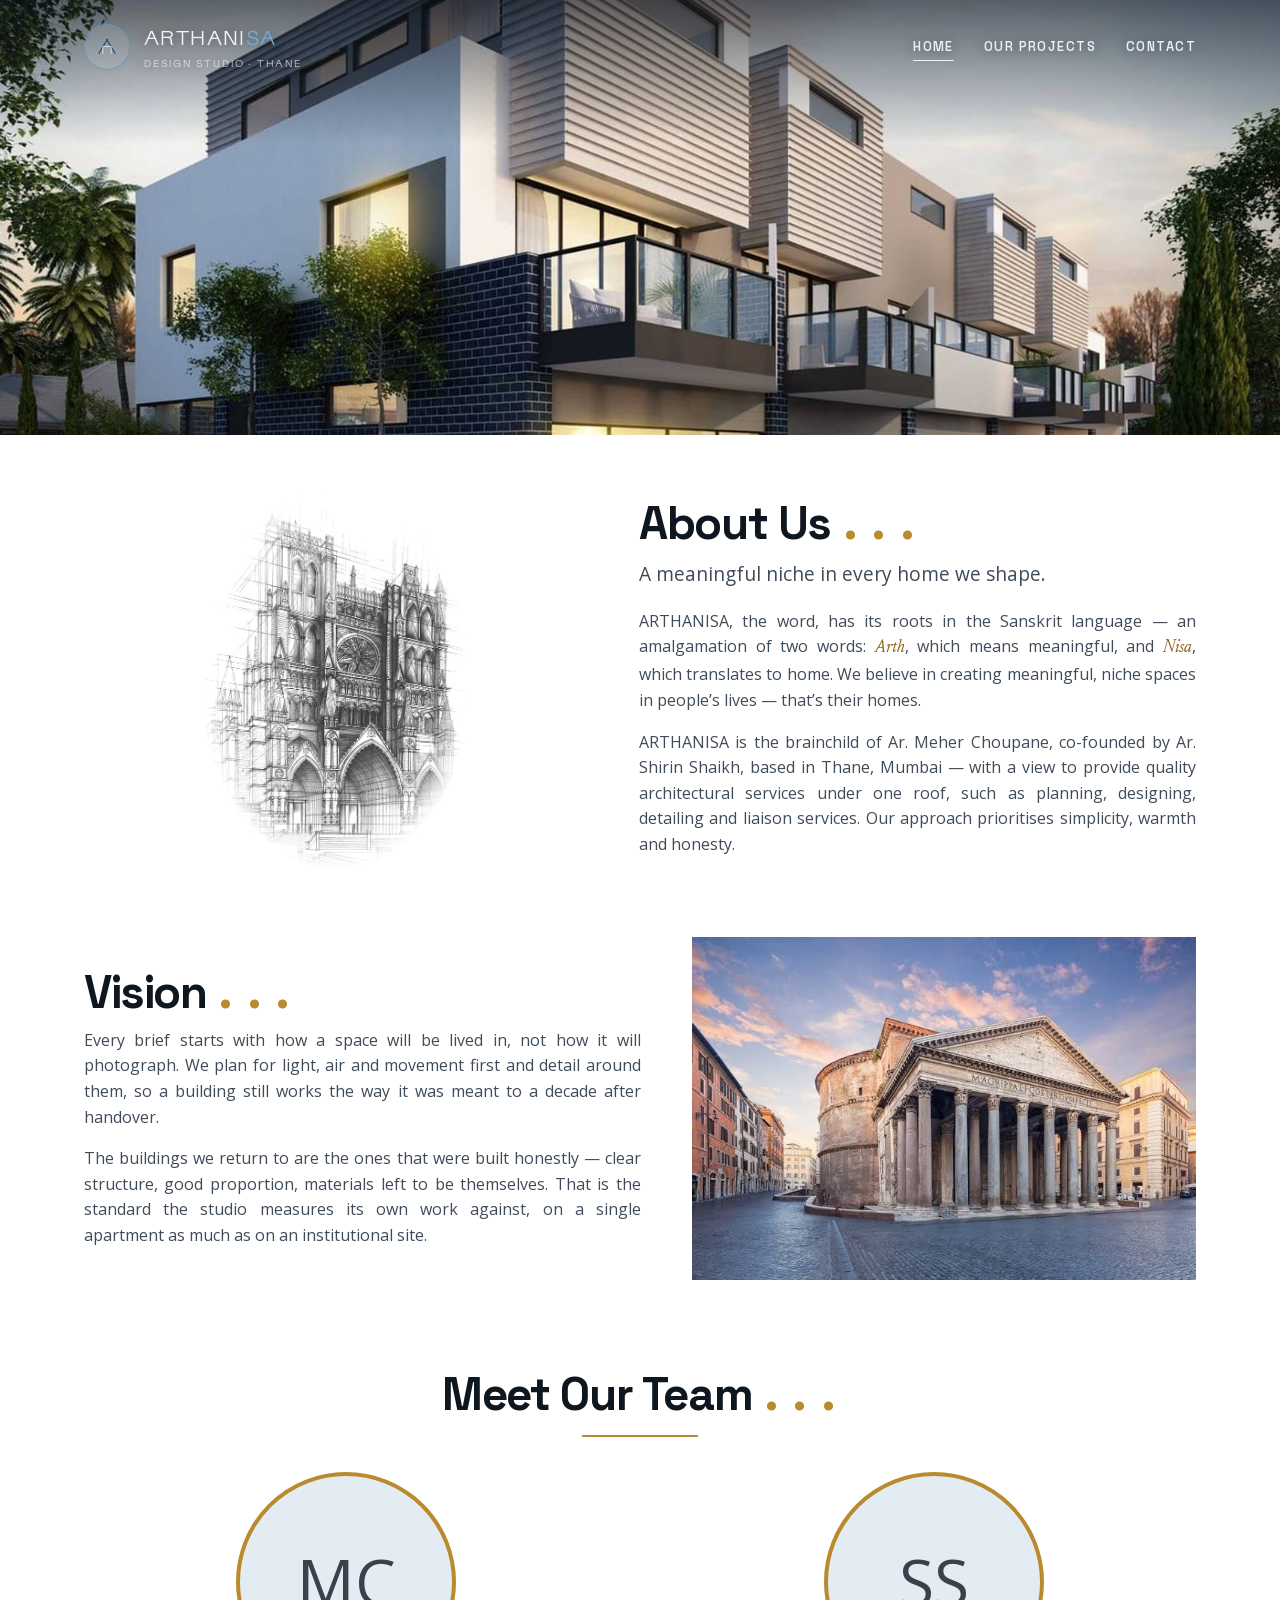
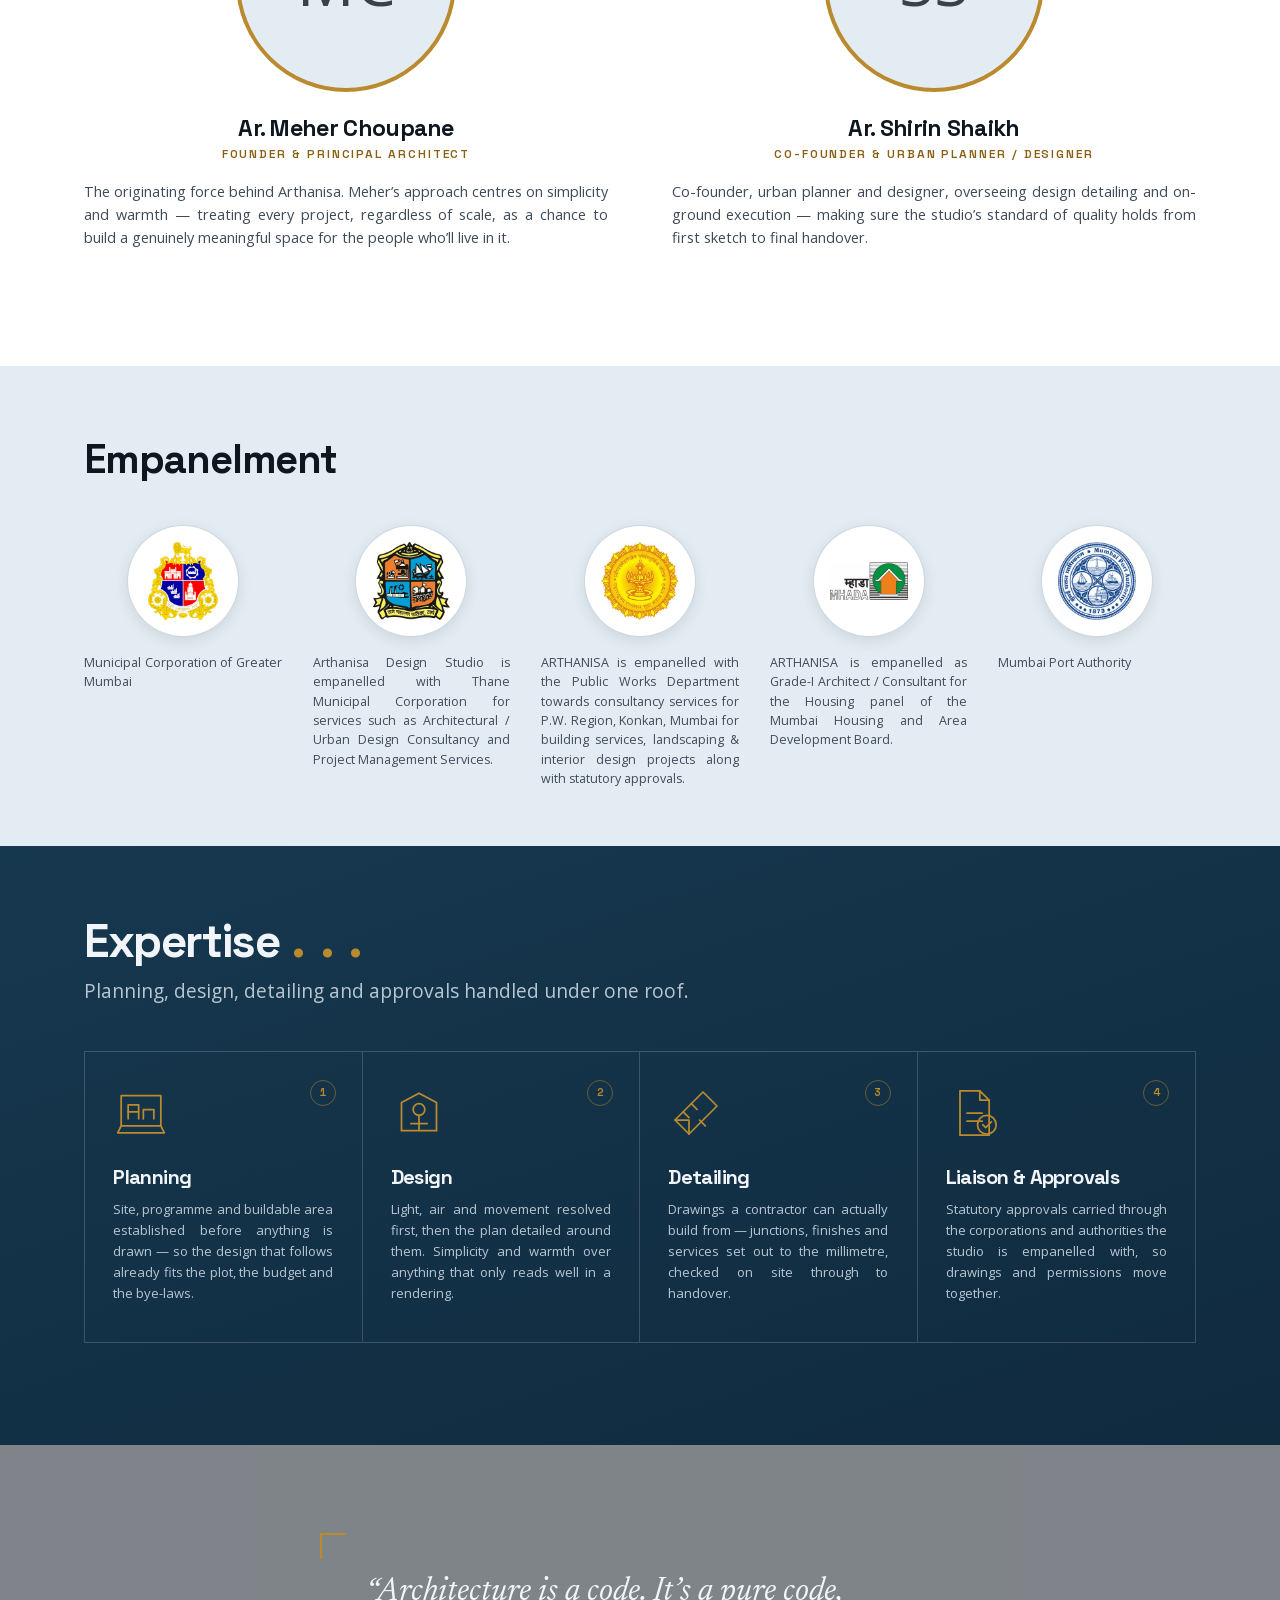
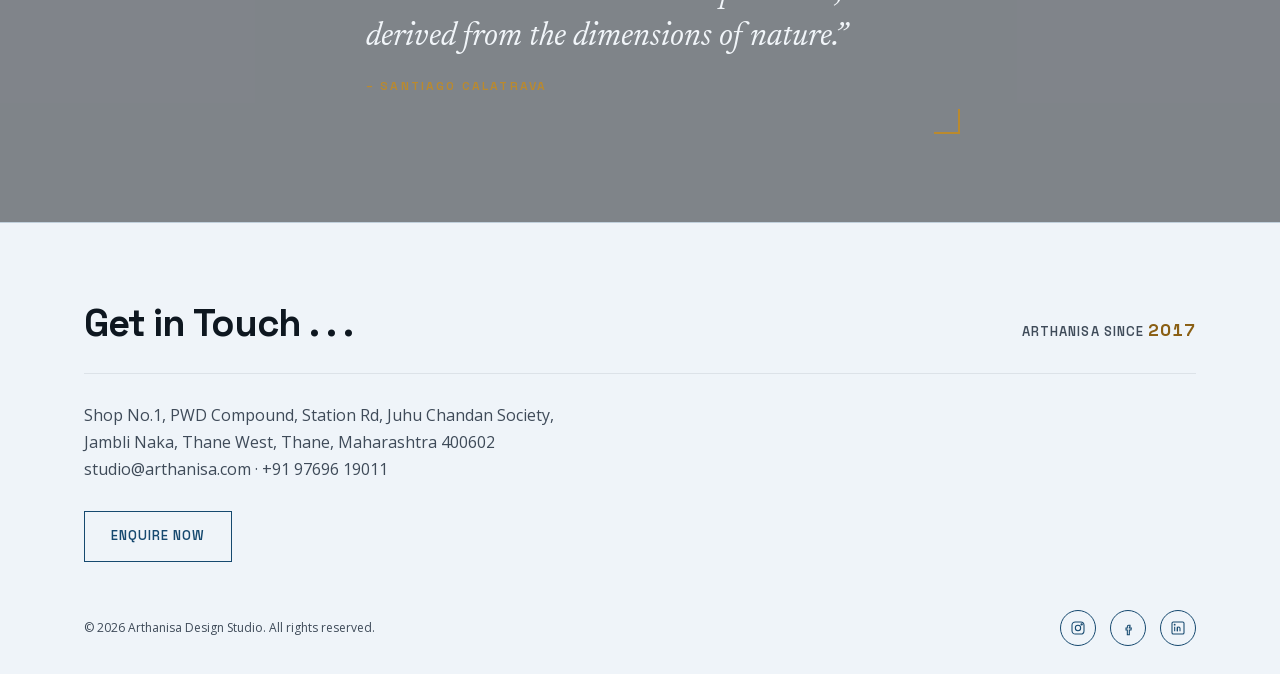
==== index.html @ aa507e6b "Add files via upload" ====
<!DOCTYPE html>
<html lang="en">
<head>
<meta charset="UTF-8">
<meta name="viewport" content="width=device-width, initial-scale=1.0">
<title>Arthanisa Design Studio — Architecture &amp; Interior Design, Thane</title>
<meta name="description" content="Arthanisa Design Studio is an architecture and interior design practice in Thane, Mumbai, led by Ar. Meher Choupane &amp; Ar. Shirin Shaikh. Planning, design, detailing and liaison services under one roof.">

<!-- ⚠️ ONE FIND-AND-REPLACE TO DO BEFORE PUBLISHING ⚠️
     Replace every https://REPLACE-WITH-YOUR-DOMAIN with the real
     live address (e.g. https://arthanisa.com or the github.io URL)
     in all three pages. Open Graph and canonical tags must be
     ABSOLUTE URLs — a relative og:image gives a blank preview when
     the link is shared on WhatsApp or LinkedIn. -->
<link rel="canonical" href="https://REPLACE-WITH-YOUR-DOMAIN/index.html">
<meta property="og:type" content="website">
<meta property="og:site_name" content="Arthanisa Design Studio">
<meta property="og:title" content="Arthanisa Design Studio — Architecture &amp; Interior Design, Thane">
<meta property="og:description" content="Planning, design, detailing and liaison services under one roof — architecture and interior design in Thane and Mumbai.">
<meta property="og:url" content="https://REPLACE-WITH-YOUR-DOMAIN/index.html">
<meta property="og:image" content="https://REPLACE-WITH-YOUR-DOMAIN/hero-townhouse.jpg">
<meta name="twitter:card" content="summary_large_image">
<meta name="theme-color" content="#102A3E">

<link rel="icon" type="image/svg+xml" href="favicon.svg">
<link rel="preload" href="SpaceGrotesk-Bold.woff" as="font" type="font/woff" crossorigin>
<link rel="preload" href="OpenSans-Regular.woff" as="font" type="font/woff" crossorigin>
<link rel="preload" href="Absans-Logo.woff" as="font" type="font/woff" crossorigin>
<link rel="preload" href="NewsreaderText-Italic.woff" as="font" type="font/woff" crossorigin>
<link rel="stylesheet" href="style.css?v=30">
</head>
<body class="home">

<a class="skip-link" href="#main">Skip to content</a>

<!-- ================= HEADER ================= -->
<header class="site-header">
  <div class="wrap">
    <a href="index.html" class="logo">
      <span class="logo-badge">
        <svg class="logo-mark" viewBox="0 0 40 40" fill="none" xmlns="http://www.w3.org/2000/svg" aria-hidden="true">
          <path d="M5 32 L20 7 L35 32" stroke="#1D4E73" stroke-width="2"/>
          <path d="M12.5 32 V19 H27.5 V32" stroke="#16202B" stroke-width="1.4" data-stroke="ink"/>
          <circle cx="20" cy="7" r="2.1" fill="#1D4E73"/>
        </svg>
      </span>
      <span>
        <span class="logo-word">ARTHANI<em>SA</em></span>
        <span class="logo-sub">Design Studio · Thane</span>
      </span>
    </a>

    <div class="nav-menu">
      <ul class="nav-links" id="nav-links">
        <li class="nav-panel-head">Arthanisa Design Studio</li>
        <li><a href="index.html" aria-current="page">Home</a></li>
        <li><a href="projects.html">Our Projects</a></li>
        <li class="nav-subitem"><a href="projects.html?filter=architecture">Architecture</a></li>
        <li class="nav-subitem"><a href="projects.html?filter=interior">Interior</a></li>
        <li class="nav-subitem"><a href="projects.html?filter=liaison">Liaison</a></li>
        <li class="nav-subitem"><a href="projects.html?filter=concepts">Concepts</a></li>
        <li><a href="contact.html">Contact</a></li>
      </ul>
      <button class="nav-toggle" aria-label="Menu" aria-expanded="false" aria-controls="nav-links">
        <span></span><span></span><span></span>
      </button>
    </div>
  </div>
</header>

<main id="main">

<!-- ================= HERO =================
     Banner-height photo band. The h1 is visually hidden because the
     design carries no hero text, but the page still needs exactly one
     h1 for search engines and screen readers. -->
<section class="hero">
  <h1 class="sr-only">Arthanisa Design Studio — architecture and interior design in Thane, Mumbai</h1>
  <img class="hero-photo"
       src="hero-townhouse.jpg"
       srcset="hero-townhouse-900.jpg 900w, hero-townhouse.jpg 1600w"
       sizes="100vw"
       width="1600" height="890"
       fetchpriority="high"
       alt="Modern townhouse residence with balconies at dusk">
</section>

<!-- ================= ABOUT =================
     Borderless soft-grey block: drawing on the left, copy on the right. -->
<section class="section section--about">
  <div class="wrap">
    <div class="feature-band">
      <div class="feature-band__media">
        <img src="about-sketch.jpg" width="600" height="843"
             alt="Architectural line-art sketch of a Gothic cathedral facade" loading="lazy">
      </div>
      <div class="feature-band__body">
        <h2 class="band-title">About Us <span class="dots">. . .</span></h2>
        <p class="band-lead">A meaningful niche in every home we shape.</p>
        <p>ARTHANISA, the word, has its roots in the Sanskrit language — an amalgamation of two words: <em>Arth</em>, which means meaningful, and <em>Nisa</em>, which translates to home. We believe in creating meaningful, niche spaces in people&rsquo;s lives — that&rsquo;s their homes.</p>
        <p>ARTHANISA is the brainchild of Ar. Meher Choupane, co-founded by Ar. Shirin Shaikh, based in Thane, Mumbai — with a view to provide quality architectural services under one roof, such as planning, designing, detailing and liaison services. Our approach prioritises simplicity, warmth and honesty.</p>
      </div>
    </div>
  </div>
</section>

<!-- ================= VISION =================
     Same borderless block, mirrored, photo contained rather than
     bleeding edge to edge. -->
<section class="section section--vision">
  <div class="wrap">
    <div class="feature-band feature-band--flip">
      <div class="feature-band__media">
        <img src="vision-pantheon.jpg" width="672" height="457"
             alt="The Pantheon in Rome at dawn, its portico and rotunda seen from the piazza" loading="lazy">
      </div>
      <div class="feature-band__body">
        <h2 class="band-title">Vision <span class="dots">. . .</span></h2>
        <p>Every brief starts with how a space will be lived in, not how it will photograph. We plan for light, air and movement first and detail around them, so a building still works the way it was meant to a decade after handover.</p>
        <p>The buildings we return to are the ones that were built honestly — clear structure, good proportion, materials left to be themselves. That is the standard the studio measures its own work against, on a single apartment as much as on an institutional site.</p>
      </div>
    </div>
  </div>
</section>

<!-- ================= MEET THE TEAM =================
     TODO (client): replace the initials placeholders with real
     portraits — <img src="..." alt="Ar. Meher Choupane"> inside
     .founder-photo. The CSS already handles the crop. -->
<section class="section section--team">
  <div class="wrap">
    <h2 class="band-title team-title">Meet Our Team <span class="dots">. . .</span></h2>
    <span class="title-rule" aria-hidden="true"></span>

    <div class="founders">
      <div class="founder">
        <div class="founder-photo"><span class="initials" aria-hidden="true">MC</span></div>
        <h3>Ar. Meher Choupane</h3>
        <span class="role">Founder &amp; Principal Architect</span>
        <p>The originating force behind Arthanisa. Meher&rsquo;s approach centres on simplicity and warmth — treating every project, regardless of scale, as a chance to build a genuinely meaningful space for the people who&rsquo;ll live in it.</p>
      </div>
      <div class="founder">
        <div class="founder-photo"><span class="initials" aria-hidden="true">SS</span></div>
        <h3>Ar. Shirin Shaikh</h3>
        <span class="role">Co-Founder &amp; Urban Planner / Designer</span>
        <p>Co-founder, urban planner and designer, overseeing design detailing and on-ground execution — making sure the studio&rsquo;s standard of quality holds from first sketch to final handover.</p>
      </div>
    </div>
  </div>
</section>

<!-- ================= EMPANELMENT =================
     Fixed-size badges in a grid, so a logo is the same size and in
     the same place relative to its caption on every device. -->
<section class="section section--tight section--empanelment">
  <div class="wrap">
    <h2>Empanelment</h2>
    <div class="empanelment-grid">
      <div class="empanelment-item">
        <span class="empanelment-badge"><img src="logo-mcgm.png" width="214" height="240" alt="Municipal Corporation of Greater Mumbai logo" loading="lazy"></span>
        <span class="caption">Municipal Corporation of Greater Mumbai</span>
      </div>
      <div class="empanelment-item">
        <span class="empanelment-badge"><img src="logo-tmc.png" width="238" height="240" alt="Thane Municipal Corporation logo" loading="lazy"></span>
        <span class="caption">Arthanisa Design Studio is empanelled with Thane Municipal Corporation for services such as Architectural / Urban Design Consultancy and Project Management Services.</span>
      </div>
      <div class="empanelment-item">
        <span class="empanelment-badge"><img src="logo-pwd.png" width="240" height="239" alt="Public Works Department, Government of Maharashtra emblem" loading="lazy"></span>
        <span class="caption">ARTHANISA is empanelled with the Public Works Department towards consultancy services for P.W. Region, Konkan, Mumbai for building services, landscaping &amp; interior design projects along with statutory approvals.</span>
      </div>
      <div class="empanelment-item">
        <span class="empanelment-badge"><img src="logo-mhada.png" width="240" height="116" alt="MHADA logo" loading="lazy"></span>
        <span class="caption">ARTHANISA is empanelled as Grade-I Architect / Consultant for the Housing panel of the Mumbai Housing and Area Development Board.</span>
      </div>
      <div class="empanelment-item">
        <span class="empanelment-badge"><img src="logo-mbpa.png" width="238" height="240" alt="Mumbai Port Authority logo" loading="lazy"></span>
        <span class="caption">Mumbai Port Authority</span>
      </div>
    </div>
  </div>
</section>

<!-- ================= EXPERTISE =================
     Built from the four services named in the About copy. Swap the
     titles and copy when the client supplies the final services list. -->
<section class="section section--expertise">
  <div class="wrap">
    <h2 class="band-title">Expertise <span class="dots">. . .</span></h2>
    <p class="band-lead">Planning, design, detailing and approvals handled under one roof.</p>

    <div class="expertise-grid">
      <div class="expertise-card">
        <span class="expertise-num" aria-hidden="true">1</span>
        <span class="expertise-ico" aria-hidden="true">
          <svg viewBox="0 0 48 48" fill="none" stroke="currentColor" stroke-width="1.5" stroke-linecap="round" stroke-linejoin="round">
            <rect x="7" y="9" width="34" height="26"/>
            <path d="M7 35 4 41h40l-3-6"/>
            <path d="M13 29V17h9v12M26 29V21h9v8"/>
            <path d="M13 23h9"/>
          </svg>
        </span>
        <h3>Planning</h3>
        <p>Site, programme and buildable area established before anything is drawn — so the design that follows already fits the plot, the budget and the bye-laws.</p>
      </div>

      <div class="expertise-card">
        <span class="expertise-num" aria-hidden="true">2</span>
        <span class="expertise-ico" aria-hidden="true">
          <svg viewBox="0 0 48 48" fill="none" stroke="currentColor" stroke-width="1.5" stroke-linecap="round" stroke-linejoin="round">
            <path d="M9 39V15l15-8 15 8v24"/>
            <path d="M9 39h30"/>
            <circle cx="24" cy="21" r="5"/>
            <path d="M24 26v13"/>
            <path d="M17 33h14"/>
          </svg>
        </span>
        <h3>Design</h3>
        <p>Light, air and movement resolved first, then the plan detailed around them. Simplicity and warmth over anything that only reads well in a rendering.</p>
      </div>

      <div class="expertise-card">
        <span class="expertise-num" aria-hidden="true">3</span>
        <span class="expertise-ico" aria-hidden="true">
          <svg viewBox="0 0 48 48" fill="none" stroke="currentColor" stroke-width="1.5" stroke-linecap="round" stroke-linejoin="round">
            <path d="M6 30 30 6l12 12L18 42Z"/>
            <path d="M13 23l5 5M20 16l5 5M27 30l5 5"/>
            <path d="M6 30h12v12"/>
          </svg>
        </span>
        <h3>Detailing</h3>
        <p>Drawings a contractor can actually build from — junctions, finishes and services set out to the millimetre, checked on site through to handover.</p>
      </div>

      <div class="expertise-card">
        <span class="expertise-num" aria-hidden="true">4</span>
        <span class="expertise-ico" aria-hidden="true">
          <svg viewBox="0 0 48 48" fill="none" stroke="currentColor" stroke-width="1.5" stroke-linecap="round" stroke-linejoin="round">
            <path d="M12 5h17l8 8v30H12Z"/>
            <path d="M29 5v8h8"/>
            <path d="M18 24h13M18 31h13"/>
            <circle cx="35" cy="34" r="8"/>
            <path d="M31.5 34l2.5 2.5 5-5"/>
          </svg>
        </span>
        <h3>Liaison &amp; Approvals</h3>
        <p>Statutory approvals carried through the corporations and authorities the studio is empanelled with, so drawings and permissions move together.</p>
      </div>
    </div>
  </div>
</section>

<!-- ================= QUOTE =================
     The photo is a fixed background (see style.css) so it holds still
     while this band scrolls over it. Behaviour unchanged — only the
     band height and type size are smaller than before.
     TODO (client): confirm the wording and attribution of this quote. -->
<section class="quote-band">
  <div class="quote-band__overlay"></div>
  <blockquote class="quote-band__text">
    <p>&ldquo;Architecture is a code. It&rsquo;s a pure code, derived from the dimensions of nature.&rdquo;</p>
    <span>&ndash; Santiago Calatrava</span>
  </blockquote>
</section>

</main>

<!-- ================= FOOTER (identical on all three pages) ================= -->
<footer class="home-footer">
  <div class="wrap">
    <div class="footer-head">
      <h2>Get in Touch . . .</h2>
      <div class="since">Arthanisa since <b>2017</b></div>
    </div>
    <address>
      Shop No.1, PWD Compound, Station Rd, Juhu Chandan Society,<br>
      Jambli Naka, Thane West, Thane, Maharashtra 400602<br>
      <a href="mailto:studio@arthanisa.com">studio@arthanisa.com</a> &middot; <a href="tel:+919769619011">+91 97696 19011</a>
    </address>
    <a href="contact.html" class="btn">Enquire Now</a>

    <div class="legal-row">
      <div class="legal-links">
        <!-- The Privacy policy / Terms links were pointing at "#!" and going
             nowhere. They're removed rather than left broken. Put them back
             once the two pages exist:
             <a href="privacy.html">Privacy policy</a>
             <a href="terms.html">Terms &amp; Conditions</a>
             A privacy notice is worth doing soon — the enquiry form collects
             name, email and phone. -->
        <span class="copyright">&copy; <span id="year">2026</span> Arthanisa Design Studio. All rights reserved.</span>
      </div>
      <!-- TODO (client): real profile URLs. Currently placeholders. -->
      <div class="social-icons">
        <a href="#" aria-label="Instagram"><svg viewBox="0 0 24 24" fill="none" stroke="currentColor" stroke-width="1.6" aria-hidden="true"><rect x="3" y="3" width="18" height="18" rx="5"/><circle cx="12" cy="12" r="4"/><circle cx="17.5" cy="6.5" r="1"/></svg></a>
        <a href="#" aria-label="Facebook"><svg viewBox="0 0 24 24" fill="none" stroke="currentColor" stroke-width="1.6" aria-hidden="true"><path d="M15 8h-2a2 2 0 0 0-2 2v2H9v3h2v7h3v-7h2.5l.5-3H14v-1.5a.5.5 0 0 1 .5-.5H15V8Z"/></svg></a>
        <a href="#" aria-label="LinkedIn"><svg viewBox="0 0 24 24" fill="none" stroke="currentColor" stroke-width="1.6" aria-hidden="true"><rect x="3" y="3" width="18" height="18" rx="2"/><line x1="7" y1="10" x2="7" y2="17"/><circle cx="7" cy="7" r=".6" fill="currentColor"/><path d="M11 17v-4.5a2 2 0 0 1 4 0V17"/><line x1="11" y1="10" x2="11" y2="17"/></svg></a>
      </div>
    </div>
  </div>
</footer>

<!-- Local-business structured data: the single highest-value SEO
     addition for a studio that wants to be found in Thane. -->
<script type="application/ld+json">
{
  "@context": "https://schema.org",
  "@type": "ArchitecturalService",
  "name": "Arthanisa Design Studio",
  "description": "Architecture and interior design practice in Thane, Mumbai. Planning, design, detailing and liaison services.",
  "url": "https://REPLACE-WITH-YOUR-DOMAIN/",
  "logo": "https://REPLACE-WITH-YOUR-DOMAIN/favicon.svg",
  "image": "https://REPLACE-WITH-YOUR-DOMAIN/hero-townhouse.jpg",
  "email": "studio@arthanisa.com",
  "telephone": "+91-97696-19011",
  "foundingDate": "2017",
  "address": {
    "@type": "PostalAddress",
    "streetAddress": "Shop No.1, PWD Compound, Station Rd, Juhu Chandan Society, Jambli Naka",
    "addressLocality": "Thane West",
    "addressRegion": "Maharashtra",
    "postalCode": "400602",
    "addressCountry": "IN"
  },
  "openingHoursSpecification": [{
    "@type": "OpeningHoursSpecification",
    "dayOfWeek": ["Monday","Tuesday","Wednesday","Thursday","Friday","Saturday"],
    "opens": "10:00",
    "closes": "19:00"
  }],
  "areaServed": ["Thane","Mumbai","Navi Mumbai","Kalyan"]
}
</script>

<script src="script.js?v=25"></script>
</body>
</html>
---- style.css ----
/* =========================================================
   ARTHANISA DESIGN STUDIO
   One stylesheet, one theme. Graphite + drafting blue on white.

   Token names describe the actual colour. If you change a value,
   change the name too — the previous file had "--gold" holding a
   navy hex and that made it unreadable.

   Order of this file:
     1  font + tokens        7  team
     2  base + utilities     8  empanelment
     3  header / nav         9  expertise (dark band)
     4  hero (home)         10  quote band
     5  page hero (inner)   11  projects
     6  feature bands       12  contact
                            13  CTA + footer
   ========================================================= */

/* ---------- 1. font + tokens ----------
   Four faces, every one a real cut — no synthetic weights anywhere.
   All subset to Latin + the punctuation the copy uses; 68 KB total,
   which is less than the single Absans file this replaced.

     Space Grotesk 700  display   headings, <strong>
     Space Grotesk 600  label     nav, buttons, eyebrows, tags, specs
     Open Sans 400      text      every paragraph
     Newsreader Italic  italic    the quote band and inline emphasis
     Absans (logo cut)  wordmark  ARTHANISA only

   Absans stays on the wordmark because that's brand, not site type —
   the studio's identity shouldn't change just because the body copy
   did. It's cut down to the characters a wordmark can use, so it costs
   4 KB instead of 57. */
@font-face{
  font-family:'Space Grotesk';
  src:url('SpaceGrotesk-Bold.woff') format('woff');
  font-weight:700;
  font-style:normal;
  font-display:swap;
}
@font-face{
  font-family:'Space Grotesk';
  src:url('SpaceGrotesk-SemiBold.woff') format('woff');
  font-weight:600;
  font-style:normal;
  font-display:swap;
}
@font-face{
  font-family:'Open Sans';
  src:url('OpenSans-Regular.woff') format('woff');
  font-weight:400;
  font-style:normal;
  font-display:swap;
}
@font-face{
  font-family:'Newsreader Text';
  src:url('NewsreaderText-Italic.woff') format('woff'),
      url('NewsreaderText-Italic.ttf') format('truetype');
  font-weight:400;
  font-style:italic;
  font-display:swap;
}
@font-face{
  font-family:'Absans Logo';
  src:url('Absans-Logo.woff') format('woff');
  font-weight:400;
  font-style:normal;
  font-display:swap;
}

:root{
  /* type */
  --ink:          #0E1720;   /* headings — deeper than before */
  --body:         #3F4B59;   /* running copy — was #5A6673, which read washy */
  --body-strong:  #222C38;

  /* accents — one hue family, three weights */
  --navy:         #16496F;   /* ~8:1 on white — safe for text/icons */
  --navy-deep:    #103352;
  --navy-bright:  #6FADD9;   /* low contrast on white — DARK GROUNDS ONLY */

  /* brass — the second accent, for the small marks that carry the
     brand's warmth: rules, tags, roles, numerals, italics.
     --brass is for display sizes and dark grounds (3.6:1 on white,
     fine for large or decorative use). --brass-deep is the one to use
     for anything small on white (5.6:1). Don't mix them up. */
  --brass:        #BA8A2E;   /* 3.1:1 on white (large text / rules only), 4.8:1 on the dark band */
  --brass-deep:   #8A5F14;   /* 5.6:1 on white — use this for any SMALL text */

  /* grounds */
  --white:        #FFFFFF;
  --wash-1:       #EFF4F9;   /* pale blueprint wash */
  --wash-2:       #E4ECF3;   /* deeper stone wash */
  --band-deep:    #102A3E;   /* the one dark band per page */
  --band-deep-2:  #16384F;

  /* lines + on-dark type */
  --line:         #DCE2E8;
  --line-navy:    rgba(29,78,115,.22);
  --on-dark:      #F1F5F9;
  --on-dark-mute: #B7C6D2;
  --on-dark-dim:  #8398A8;
  --on-dark-line: rgba(241,245,249,.18);

  --font:         'Open Sans', system-ui, sans-serif;          /* running copy */
  --font-display: 'Space Grotesk', 'Open Sans', sans-serif;    /* headings + labels */
  --font-serif:   'Newsreader Text', Georgia, 'Times New Roman', serif;
  --font-logo:    'Absans Logo', 'Space Grotesk', sans-serif;  /* wordmark only */
  --container: 1240px;
  --pad: clamp(24px, 5vw, 72px);
  --ease: cubic-bezier(.22,.61,.36,1);
}

/* ---------- 2. base + utilities ---------- */
*,*::before,*::after{ box-sizing:border-box; }

html{
  scroll-behavior:smooth;
  background:var(--white);
}

body{
  margin:0;
  background:var(--white);
  color:var(--ink);
  font-family:var(--font);
  font-weight:400;
  line-height:1.6;
  -webkit-font-smoothing:antialiased;
  font-synthesis:none;
  -webkit-font-synthesis:none;   /* older Safari */
}

img{ max-width:100%; display:block; }
a{ color:inherit; text-decoration:none; }
p{ margin:0 0 1em; }
ul{ margin:0; padding:0; list-style:none; }
button{ font-family:inherit; }

/* Real Bold now, so the -webkit-text-stroke trick that stood in for it
   is gone along with paint-order. font-synthesis:none stays as a guard:
   if a rule ever asks for a weight that isn't loaded, the browser picks
   the nearest real cut rather than smearing one. */
h1,h2,h3,h4{
  font-family:var(--font-display);
  font-weight:700;
  line-height:1.08;
  margin:0 0 .5em;
  letter-spacing:-0.03em;
  color:var(--ink);
}

/* the small uppercase labels — tracked SemiBold, which is where Space
   Grotesk is at its best */
.eyebrow, .tag, .btn, .filter-btn,
.nav-links a, .founder .role, .form-field label,
.pf-specs dt, .pf-specs dd, .home-footer .since,
.quote-band__text span, .expertise-num, .nav-panel-head,
.studio-name, .info-row h4, .skip-link{
  font-family:var(--font-display);
  font-weight:600;
}

/* <strong> borrows the display Bold rather than pulling in a whole
   Open Sans SemiBold file for two places on the site */
b, strong{ font-family:var(--font-display); font-weight:700; }

/* all inline italics are the serif */
em, i{
  font-family:var(--font-serif);
  font-style:italic;
  font-size:1.05em;          /* optical match — the serif sets a touch smaller */
  color:var(--brass-deep);
}

/* Justified running copy — client request, round 1.
   Captions, labels and anything in a narrow column are excluded
   further down: justifying a 150px column produces rivers. */
p, .lede, address,
.band-lead, .enquiry-lede,
.founder p, .expertise-card p,
.info-row p, .empanelment-item .caption{
  text-align:justify;
  text-justify:inter-word;
  hyphens:auto;
}

/* visible keyboard focus everywhere — nothing relies on the
   browser default, because link underlines are removed above */
:focus-visible{
  outline:2px solid var(--navy);
  outline-offset:3px;
}

.sr-only{
  position:absolute; width:1px; height:1px;
  padding:0; margin:-1px; overflow:hidden;
  clip-path:inset(50%); white-space:nowrap; border:0;
}

.skip-link{
  position:absolute; left:16px; top:-60px; z-index:200;
  background:var(--band-deep); color:var(--on-dark);
  padding:12px 20px; font-size:13px; letter-spacing:.08em;
  text-transform:uppercase; transition:top .2s var(--ease);
}
.skip-link:focus{ top:16px; }

.wrap{ max-width:var(--container); margin:0 auto; padding:0 var(--pad); }

.section{ padding:clamp(56px,8vw,104px) 0; }
.section--tight{ padding:clamp(40px,6vw,72px) 0 clamp(32px,4.5vw,60px); }
.hero + .section,
.page-hero + .section{ padding-top:clamp(28px,4vw,52px); }

.eyebrow{
  display:flex; align-items:center; gap:10px;
  font-size:12px; letter-spacing:.22em; text-transform:uppercase;
  color:var(--navy);
  margin:0 0 16px;
  text-align:left; hyphens:manual;
}
.eyebrow::before{
  content:""; width:26px; height:2px; flex:none;
  background:var(--brass);
}

.lede{
  font-size:clamp(17px,1.45vw,20px);
  color:var(--body);
  max-width:62ch;
}

.tag{
  font-size:11px; letter-spacing:.16em; text-transform:uppercase;
  color:var(--brass-deep);
  hyphens:manual;
}

.btn{
  display:inline-flex; align-items:center; gap:10px;
  padding:14px 26px;
  border:1px solid var(--ink);
  color:var(--ink);
  font-size:13px; letter-spacing:.08em; text-transform:uppercase;
  background:transparent; cursor:pointer;
  text-align:center; hyphens:manual;
  transition:background .3s var(--ease), color .3s var(--ease),
             border-color .3s var(--ease), transform .25s var(--ease),
             box-shadow .25s var(--ease);
}
.btn{ border-color:var(--navy); color:var(--navy); }
.btn:hover{
  background:var(--navy); border-color:var(--navy); color:var(--white);
  transform:translateY(-2px); box-shadow:0 8px 18px rgba(22,73,111,.28);
}

/* solid fill — only used on dark grounds, where an outline vanishes */
.btn--solid{
  background:var(--navy); border-color:var(--navy); color:var(--white);
}
.btn--solid{ color:var(--white); }
.btn--solid:hover{
  background:var(--brass-deep); border-color:var(--brass-deep); color:var(--white);
  transform:translateY(-2px); box-shadow:0 8px 18px rgba(138,95,20,.32);
}

/* ---------- 3. header / nav ----------
   Wide screens: full menu row while you're at the top of the page,
   collapsing to a toggle + dropdown once scrolled.
   Narrow screens: toggle + dropdown from the start. */
.site-header{
  position:fixed; top:0; left:0; right:0; z-index:100;
  padding:22px 0;
  background:transparent;
  border-bottom:1px solid transparent;
  transition:background .4s var(--ease), padding .4s var(--ease),
             border-color .4s var(--ease);
}
.site-header.is-scrolled{
  padding:14px 0;
  background:rgba(239,244,249,.9);
  backdrop-filter:blur(18px) saturate(1.1);
  -webkit-backdrop-filter:blur(18px) saturate(1.1);
  border-bottom-color:var(--line-navy);
}
.site-header .wrap{
  display:flex; align-items:center; justify-content:space-between; gap:20px;
}

.logo{ display:flex; align-items:center; gap:14px; flex:none; z-index:101; }
.logo-badge{
  display:flex; align-items:center; justify-content:center;
  width:46px; height:46px; flex:none; border-radius:50%;
  border:1px solid var(--line-navy);
  background:rgba(29,78,115,.08);
  transition:border-color .4s var(--ease), background .4s var(--ease);
}
.logo-mark{ width:22px; height:22px; flex:none; }
.logo-word{
  display:block;
  font-family:var(--font-logo);
  font-size:20px; letter-spacing:.07em;
  color:var(--ink);
  transition:color .4s var(--ease);
}
.logo-word em{ font-family:var(--font-logo); font-size:1em; color:var(--navy);
  font-style:normal; transition:color .4s var(--ease); }
.logo-sub{
  display:block;
  font-family:var(--font-logo);
  font-size:10px; letter-spacing:.18em; text-transform:uppercase;
  color:var(--body); margin-top:2px;
  transition:color .4s var(--ease);
}

.nav-menu{ position:relative; display:flex; align-items:center; gap:26px; }

.nav-links{ display:flex; align-items:center; gap:30px; }
.nav-links a{
  position:relative; display:block; padding:4px 0;
  font-size:13px; letter-spacing:.11em; text-transform:uppercase;
  color:var(--navy);
  transition:color .3s var(--ease);
}
.nav-links a::after{
  content:""; position:absolute; left:0; right:100%; bottom:0;
  height:1px; background:var(--navy);
  transition:right .35s var(--ease);
}
.nav-links a:hover::after,
.nav-links a[aria-current]::after{ right:0; }
.nav-links a[aria-current]{ color:var(--ink); }

.nav-toggle{
  display:none; flex-direction:column; justify-content:center; gap:6px;
  padding:8px; background:none; border:none; cursor:pointer; z-index:101;
}
.nav-toggle span{
  display:block; width:24px; height:1.5px; background:var(--ink);
  transition:transform .3s var(--ease), opacity .3s var(--ease), background .4s var(--ease);
}
.nav-toggle.is-active span:nth-child(1){ transform:translateY(7px) rotate(45deg); }
.nav-toggle.is-active span:nth-child(2){ opacity:0; }
.nav-toggle.is-active span:nth-child(3){ transform:translateY(-7px) rotate(-45deg); }

/* the dropdown panel — shared by the scrolled desktop state and mobile */
.nav-panel-head,
.nav-subitem{ display:none; }

.site-header.is-scrolled .nav-toggle{ display:flex; }

.site-header.is-scrolled .nav-links{
  display:none;
  flex-direction:column; align-items:stretch; gap:0;
  position:absolute; top:calc(100% + 12px); right:0;
  min-width:250px; padding:22px 26px;
  background:var(--band-deep);
  box-shadow:0 20px 44px rgba(16,24,34,.3);
}
.site-header.is-scrolled .nav-links.is-open{
  display:flex;
  animation:navIn .22s var(--ease) both;
}
.site-header.is-scrolled .nav-panel-head{
  display:block;
  color:var(--on-dark); font-size:13px;
  padding-bottom:14px; margin-bottom:6px;
  border-bottom:1px solid var(--on-dark-line);
}
.site-header.is-scrolled .nav-links a{
  font-size:17px; font-weight:600; text-transform:none;
  letter-spacing:0; padding:7px 0;
  color:var(--on-dark-mute);
}
.site-header.is-scrolled .nav-links a::after{ display:none; }
.site-header.is-scrolled .nav-links a:hover,
.site-header.is-scrolled .nav-links a[aria-current]{ color:var(--navy-bright); }
.site-header.is-scrolled .nav-subitem{ display:block; }
.site-header.is-scrolled .nav-subitem a{
  font-size:12.5px; letter-spacing:.06em; text-transform:uppercase;
  padding:5px 0 5px 22px; opacity:.72;
}
.site-header.is-scrolled .nav-subitem a:hover,
.site-header.is-scrolled .nav-subitem a.is-active{ opacity:1; color:var(--navy-bright); }

@keyframes navIn{
  from{ opacity:0; transform:translateY(-8px); }
  to{ opacity:1; transform:translateY(0); }
}

@media (max-width:860px){
  /* never room for the full row here, so the panel is the only mode */
  .nav-toggle{ display:flex; }
  .nav-links{
    display:none;
    flex-direction:column; align-items:stretch; gap:0;
    position:absolute; top:calc(100% + 12px); right:0;
    min-width:240px; max-width:82vw; padding:20px 24px;
    background:var(--band-deep);
    box-shadow:0 20px 44px rgba(16,24,34,.3);
  }
  .nav-links.is-open{ display:flex; animation:navIn .22s var(--ease) both; }
  .nav-panel-head{
    display:block; color:var(--on-dark); font-size:12px;
    padding-bottom:12px; margin-bottom:4px;
    border-bottom:1px solid var(--on-dark-line);
  }
  .nav-links a{
    font-size:16px; font-weight:600; text-transform:none;
    letter-spacing:0; padding:7px 0; color:var(--on-dark-mute);
  }
  .nav-links a::after{ display:none; }
  .nav-links a:hover,
  .nav-links a[aria-current]{ color:var(--navy-bright); }
  .nav-subitem{ display:block; }
  .nav-subitem a{
    font-size:11.5px; letter-spacing:.06em; text-transform:uppercase;
    padding:5px 0 5px 20px; opacity:.72;
  }
  .nav-subitem a.is-active{ opacity:1; color:var(--navy-bright); }
}

/* home page only: the header sits over the hero photo until you scroll,
   so the type lifts to light. :not(.is-open) keeps this out of the
   dropdown, which has its own dark panel — no !important needed. */
body.home .site-header:not(.is-scrolled) .logo-word{ color:#F2F6FA; }
body.home .site-header:not(.is-scrolled) .logo-word em{ color:var(--navy-bright); }
body.home .site-header:not(.is-scrolled) .logo-sub{ color:rgba(242,246,250,.78); }
body.home .site-header:not(.is-scrolled) .logo-badge{
  border-color:rgba(90,151,196,.75);
  background:rgba(242,246,250,.12);
}
body.home .site-header:not(.is-scrolled) .logo-mark path[data-stroke="ink"]{ stroke:#F2F6FA; }
body.home .site-header:not(.is-scrolled) .nav-toggle span{ background:#F2F6FA; }
body.home .site-header:not(.is-scrolled) .nav-links:not(.is-open) a{
  color:#EAF2F8;
  text-shadow:0 1px 12px rgba(0,0,0,.45);
}
body.home .site-header:not(.is-scrolled) .nav-links:not(.is-open) a::after{ background:#EAF2F8; }
body.home .site-header:not(.is-scrolled) .logo-word,
body.home .site-header:not(.is-scrolled) .logo-sub{
  text-shadow:0 1px 12px rgba(0,0,0,.45);
}

/* ---------- 4. hero (home) ----------
   CHANGE: this was min-height:85vh, which made the photo fill the
   screen and crop hard on phones. It's now a banner band with a
   fixed aspect, roughly 3:1 on a laptop like the reference site. */
.hero{
  position:relative;
  height:clamp(260px, 34vw, 640px);
  overflow:hidden;
  background:var(--wash-1);
}
.hero-photo{
  position:absolute; inset:0;
  width:100%; height:100%;
  object-fit:cover;
  object-position:center 58%;
}
/* scrim so the header type stays readable over the photo */
.hero::after{
  content:""; position:absolute; top:0; left:0; right:0;
  height:clamp(110px,16vh,180px);
  background:linear-gradient(to bottom,
    rgba(9,16,25,.62) 0%,
    rgba(9,16,25,.34) 45%,
    rgba(9,16,25,0) 100%);
  pointer-events:none; z-index:1;
}

/* ---------- 5. page hero (inner pages) ---------- */
.page-hero{
  position:relative;
  padding:clamp(118px,14vw,150px) 0 clamp(20px,3vw,32px);
  background:var(--wash-1);
}
.page-hero h1{
  font-size:clamp(36px,5.2vw,64px);
  color:var(--ink);
  max-width:20ch;
}
.page-hero .lede{ color:var(--body); max-width:60ch; }

/* ---------- 6. feature bands (About / Vision) ----------
   CHANGE: no border, no shadow, no white inner card. One soft grey
   block with the drawing on one side and the copy on the other,
   matching the reference. --flip mirrors the pair. */
.band-title{
  font-size:clamp(30px,3.9vw,46px);
  color:var(--ink);
  margin-bottom:10px;
}
.band-title .dots{ color:var(--brass); letter-spacing:.06em; margin-left:2px; }
.band-lead{
  color:var(--navy-deep);
  font-size:clamp(17px,1.5vw,20px);
  max-width:56ch;
  margin-bottom:20px;
}

.feature-band{
  display:grid;
  grid-template-columns:minmax(0,.95fr) minmax(0,1.05fr);
  align-items:center;
  gap:clamp(28px,4vw,64px);
  background:transparent;
  border:0;
}
.feature-band--flip{ grid-template-columns:minmax(0,1.05fr) minmax(0,.95fr); }
.feature-band--flip .feature-band__media{ order:2; }
.feature-band--flip .feature-band__body{ order:1; }

.feature-band__media{
  display:flex; align-items:center; justify-content:center;
  padding:0;
  background:transparent;
}
.feature-band__media img{
  width:auto; max-width:100%;
  max-height:clamp(280px,30vw,420px);
  object-fit:contain;
}
/* The About drawing should read as printed on the page, not pasted on
   top of it. Two things get it there:
     · multiply, so the paper multiplies away against whatever is behind
     · the file itself was levelled so the paper is pure 255. The original
       scan sat around 240-250, which multiplied to a faint grey rectangle
       with a hard edge — that edge was the giveaway.
   The mask then feathers the outer edge so the frame has no boundary at
   all. Not applied to Vision, which is a photograph. */
.section--about .feature-band__media img{
  mix-blend-mode:multiply;
  opacity:.94;
  -webkit-mask-image:radial-gradient(closest-side, #000 78%, transparent 100%);
  mask-image:radial-gradient(closest-side, #000 78%, transparent 100%);
}
.feature-band__body{
  display:flex; flex-direction:column; justify-content:center;
  padding:0;
}
.feature-band__body p{ color:var(--body); margin-bottom:1em; }
.feature-band__body p:last-child{ margin-bottom:0; }
.feature-band__body em{ color:var(--brass-deep); font-style:italic; }

/* About and Vision read as one pair, so the join between them is
   pulled in — the two full .section paddings were stacking up to
   nearly 150px of dead space. */
.section--about{ padding-bottom:clamp(14px,1.8vw,24px); }
.section--vision{
  padding-top:clamp(14px,1.8vw,24px);
  padding-bottom:clamp(18px,2.4vw,34px);   /* was the full 104px */
}

@media (max-width:880px){
  .feature-band,
  .feature-band--flip{ grid-template-columns:1fr; }
  .feature-band--flip .feature-band__media{ order:1; }
  .feature-band--flip .feature-band__body{ order:2; }
  .feature-band__media img{ max-height:280px; }
  .feature-band{ gap:clamp(20px,4vw,32px); }
}

/* ---------- 7. team ---------- */
.section--team{ background:var(--white); padding-top:clamp(24px,3vw,42px); }
.team-title{ text-align:center; margin-bottom:0; }
.title-rule{
  display:block; width:clamp(90px,9vw,130px); height:2px;
  background:var(--brass);
  margin:16px auto clamp(22px,2.7vw,36px);
}
.founders{
  display:grid; grid-template-columns:repeat(2,minmax(0,1fr));
  gap:clamp(32px,5vw,64px);
}
.founder{ text-align:center; }
.founder-photo{
  width:100%; max-width:220px; aspect-ratio:1/1;
  margin:0 auto 24px;
  border-radius:50%; overflow:hidden;
  border:4px solid var(--brass);
  background:var(--wash-2);
  position:relative;
}
.founder-photo img{ width:100%; height:100%; object-fit:cover; }
.founder-photo .initials{
  position:absolute; inset:0;
  display:flex; align-items:center; justify-content:center;
  font-size:clamp(44px,5.5vw,64px); color:var(--ink); opacity:.8;
}
.founder h3{ font-size:23px; margin-bottom:4px; }
.founder .role{
  display:block; margin-bottom:16px;
  font-size:12px; letter-spacing:.16em; text-transform:uppercase;
  color:var(--brass-deep);
  hyphens:manual;
}
.founder p{ color:var(--body); font-size:14.5px; }
@media (max-width:720px){
  .founders{ grid-template-columns:1fr; }
}

/* ---------- 8. empanelment ----------
   CHANGE: this was a flex row with flex:1 1 0 and a vw-based badge
   size, so the badges shrank and re-stacked unpredictably between
   screen sizes. It's now a grid with a badge that only ever takes
   three fixed steps, so a logo is the same size on a phone as on a
   laptop and never moves relative to its caption. */
.section--empanelment{ background:var(--wash-2); }
.section--empanelment h2{
  font-size:clamp(27px,3.4vw,40px);
  max-width:20ch;
}
.empanelment-grid{
  display:grid;
  grid-template-columns:repeat(5,minmax(0,1fr));
  gap:clamp(18px,2.4vw,36px);
  align-items:start;
  margin-top:clamp(28px,3.4vw,44px);
}
.empanelment-item{ min-width:0; text-align:center; }
.empanelment-badge{
  display:flex; align-items:center; justify-content:center;
  width:112px; height:112px;
  margin:0 auto 16px;
  padding:16px;
  border-radius:50%;
  background:var(--white);
  border:1px solid var(--line-navy);
  box-shadow:0 4px 14px rgba(22,32,43,.1);
}
.empanelment-badge img{
  width:100%; height:100%;
  object-fit:contain; object-position:center;
}
.empanelment-item .caption{
  display:block;
  font-size:12.5px; line-height:1.55; color:var(--body);
}
@media (max-width:1024px){
  .empanelment-grid{ grid-template-columns:repeat(3,minmax(0,1fr)); }
}
@media (max-width:620px){
  .empanelment-grid{ grid-template-columns:repeat(2,minmax(0,1fr)); gap:28px 18px; }
  .empanelment-badge{ width:96px; height:96px; padding:13px; }
  .empanelment-item .caption{ font-size:12px; }
}

/* ---------- 9. expertise (the one dark band on the home page) ---------- */
.section--expertise{
  background:linear-gradient(162deg, var(--band-deep-2), var(--band-deep));
  color:var(--on-dark-mute);
  padding-top:clamp(40px,5.5vw,76px);
}
.section--expertise .band-title{ color:var(--on-dark); }
.section--expertise .band-title .dots{ color:var(--brass); }
.section--expertise .band-lead{ color:var(--on-dark-mute); }

.expertise-grid{
  display:grid; grid-template-columns:repeat(4,minmax(0,1fr));
  margin-top:44px;
  border:1px solid var(--on-dark-line);
}
.expertise-card{
  position:relative;
  padding:clamp(24px,2.6vw,34px) clamp(20px,2.2vw,30px) clamp(28px,3vw,38px);
  border-right:1px solid var(--on-dark-line);
  transition:background .3s var(--ease);
}
.expertise-card:last-child{ border-right:none; }
.expertise-card:hover{ background:rgba(241,245,249,.055); }
.expertise-num{
  position:absolute; top:clamp(20px,2.2vw,28px); right:clamp(18px,2vw,26px);
  display:flex; align-items:center; justify-content:center;
  width:26px; height:26px; border-radius:50%;
  border:1px solid rgba(186,138,46,.5);
  font-size:11px; line-height:1; font-variant-numeric:tabular-nums;
  color:var(--brass);
}
.expertise-ico{
  display:block; margin-bottom:26px;
  width:clamp(44px,4.4vw,56px); height:clamp(44px,4.4vw,56px);
  color:var(--brass);
}
.expertise-ico svg{ width:100%; height:100%; }
.expertise-card h3{ font-size:clamp(17px,1.6vw,20px); color:var(--on-dark); margin-bottom:10px; }
.expertise-card p{ font-size:13px; line-height:1.62; color:var(--on-dark-mute); margin:0; }

@media (max-width:980px){
  .expertise-grid{ grid-template-columns:repeat(2,minmax(0,1fr)); }
  .expertise-card:nth-child(2n){ border-right:none; }
  .expertise-card:nth-child(-n+2){ border-bottom:1px solid var(--on-dark-line); }
}
@media (max-width:600px){
  .expertise-grid{ grid-template-columns:1fr; }
  .expertise-card{ border-right:none; border-bottom:1px solid var(--on-dark-line); }
  .expertise-card:last-child{ border-bottom:none; }
}

/* ---------- 10. quote band ----------
   CHANGE: band height reduced (was clamp(420px,56vw,560px)) and the
   quote set a little smaller, to match the reference proportions.
   The scroll behaviour is deliberately UNCHANGED: the photo is a
   fixed background, so it holds still while the band scrolls over
   it. background-attachment:fixed misbehaves on touch browsers, so
   those keep the same photo without the parallax. */
.quote-band{
  position:relative;
  display:flex; align-items:center; justify-content:center;
  min-height:clamp(270px,26vw,400px);
  padding:clamp(48px,6vw,72px) 0;
  overflow:hidden;
  background-image:url('quote-bg.jpg');
  background-repeat:no-repeat;
  background-position:center center;
  background-size:cover;
  background-attachment:fixed;
}
.quote-band__overlay{
  position:absolute; inset:0;
  background:rgba(11,20,30,.52);
}
.quote-band__text{
  position:relative; z-index:1;
  width:fit-content;
  max-width:min(640px, 84%);
  padding:clamp(26px,3vw,38px) clamp(30px,3.6vw,46px);
  text-align:left;
}
/* two corner brackets framing the quote diagonally — top-left and
   bottom-right — the way the reference sets it. There was only a
   ::before, so a single bracket floated above the centred text. */
.quote-band__text::before,
.quote-band__text::after{
  content:"";
  position:absolute;
  width:clamp(20px,2vw,28px); height:clamp(20px,2vw,28px);
  border-style:solid;
  border-color:var(--brass);
}
.quote-band__text::before{
  top:0; left:0;
  border-width:2px 0 0 2px;
}
.quote-band__text::after{
  bottom:0; right:0;
  border-width:0 2px 2px 0;
}
.quote-band__text p{
  margin:0;
  font-family:var(--font-serif);
  font-style:italic; font-size:clamp(21px,2.7vw,33px); line-height:1.36;
  color:#F1F5F9;
  text-align:left; hyphens:manual;
}
.quote-band__text span{
  display:block; margin-top:16px;
  font-size:12px; letter-spacing:.18em; text-transform:uppercase;
  color:var(--brass);
}
@media (hover:none), (max-width:860px){
  .quote-band{ background-attachment:scroll; }
}

/* ---------- 11. projects ---------- */
.section--projects{ background:var(--wash-1); }

.filter-bar{
  display:flex; gap:10px; flex-wrap:wrap;
  margin:0 0 clamp(20px,2.6vw,32px);
}
.filter-btn{
  padding:10px 20px;
  border:1px solid var(--line-navy); background:transparent;
  font-size:12px; letter-spacing:.13em; text-transform:uppercase;
  color:var(--body-strong);
  cursor:pointer;
  transition:background .25s var(--ease), color .25s var(--ease), border-color .25s var(--ease);
}
.filter-btn:hover{ border-color:var(--navy); color:var(--navy); }
.filter-btn.is-active{ background:var(--navy); border-color:var(--navy); color:var(--white); }

.project-feature{
  display:grid; grid-template-columns:1.15fr 1fr;
  gap:clamp(24px,3.4vw,48px);
  align-items:center;
  padding:clamp(20px,2.6vw,32px);
  margin-bottom:clamp(14px,1.6vw,20px);
  background:var(--white);
  border:1px solid var(--line);
  box-shadow:0 2px 12px rgba(22,32,43,.05);
  transition:border-color .3s var(--ease), box-shadow .3s var(--ease), transform .3s var(--ease);
}
.project-feature:last-child{ margin-bottom:0; }
.project-feature:hover{
  border-color:var(--navy);
  box-shadow:0 12px 28px rgba(22,32,43,.12);
  transform:translateY(-3px);
}
.project-feature.is-hidden{ display:none; }

.pf-media{
  display:grid; grid-template-columns:1fr 1fr; grid-template-rows:1fr 1fr;
  gap:8px; aspect-ratio:16/11;
}
.pf-tile{
  position:relative; overflow:hidden;
  background:var(--wash-2);
  border:1px solid var(--line);
}
.pf-tile img{ width:100%; height:100%; object-fit:cover; }
.pf-tile.pf-map{
  grid-row:1 / 3;
  display:flex; align-items:center; justify-content:center;
}
.pf-tile.pf-map::after{
  content:""; position:absolute; inset:14px;
  border:1px solid var(--line); pointer-events:none;
}
.pf-meta h3{ font-size:clamp(20px,2.1vw,26px); margin:6px 0 0; }
.pf-meta .tag{ display:block; margin-bottom:6px; }
.pf-specs{
  display:grid; grid-template-columns:1fr 1fr; gap:16px 24px;
  margin:20px 0; padding:18px 0;
  border-top:1px solid var(--line); border-bottom:1px solid var(--line);
}
.pf-specs dt{
  font-size:11px; letter-spacing:.12em; text-transform:uppercase;
  color:var(--body); margin-bottom:4px; hyphens:manual;
}
.pf-specs dd{ margin:0; font-size:15px; color:var(--ink); hyphens:manual;
  font-variant-numeric:tabular-nums; }
.pf-meta .loc{ font-size:13px; color:var(--body); hyphens:manual; }

/* shown when a filter matches nothing, instead of a blank page */
.projects-empty{
  padding:clamp(40px,6vw,72px) clamp(20px,3vw,40px);
  background:var(--white);
  border:1px dashed var(--line-navy);
  text-align:center;
}
.projects-empty[hidden]{ display:none; }
.projects-empty p{ text-align:center; margin:0 0 6px; color:var(--body); }
.projects-empty strong{ display:block; color:var(--ink); font-size:18px; margin-bottom:8px; }

@media (max-width:780px){
  .project-feature{ grid-template-columns:1fr; }
  .pf-media{ order:-1; }
}

/* ---------- 12. contact ---------- */
body.contact-page{ position:relative; background:var(--white); overflow-x:hidden; }
body.contact-page .page-hero,
body.contact-page .contact-top{ background:transparent; }
/* A faint technical drawing standing upright against the right edge,
   behind the top of the page — the treatment the reference site uses.
   It was a sheet tilted -12deg with a drop shadow, which read as a
   floating object slicing across the hero heading.
   It stays at z-index 0 and <main> is lifted to 1 — a negative
   z-index would put it behind the body background and never show. */
.sheet-backdrop{
  position:absolute;
  top:0; right:0;
  width:min(50vw,880px);
  height:clamp(420px,74vh,920px);
  z-index:0;
  opacity:.4;
  mix-blend-mode:multiply;   /* drops the paper white, keeps the lines */
  pointer-events:none;
}
.sheet-backdrop img{
  width:100%; height:100%;
  object-fit:cover;
  object-position:center top;
  /* feathered, so the crop has no visible rectangular edge */
  -webkit-mask-image:radial-gradient(115% 100% at 70% 30%, #000 52%, transparent 100%);
  mask-image:radial-gradient(115% 100% at 70% 30%, #000 52%, transparent 100%);
}
body.contact-page > main,
body.contact-page > footer{ position:relative; z-index:1; }
@media (max-width:820px){
  /* on a phone the drawing sits directly behind the heading and the
     lede, which hurt legibility — hidden rather than faded down */
  .sheet-backdrop{ display:none; }
}

.contact-split{
  display:grid; grid-template-columns:1fr 1fr;
  gap:clamp(24px,3.2vw,48px);
  align-items:stretch;
}
.contact-card{
  padding:clamp(26px,3.2vw,42px);
  background:var(--white);
  border:1px solid var(--line);
  border-top:3px solid var(--navy);
  box-shadow:0 3px 16px rgba(22,32,43,.07);
}
.contact-card .studio-name{
  font-size:clamp(24px,3vw,34px);
  color:var(--navy);
  margin-bottom:22px;
}
.info-row{
  display:flex; align-items:flex-start; gap:18px;
  padding:22px 0;
  border-top:1px solid var(--line);
}
.info-row:first-of-type{ border-top:none; padding-top:0; }
.info-row:last-child{ padding-bottom:0; }
.info-ico{
  flex:none;
  display:flex; align-items:center; justify-content:center;
  width:40px; height:40px; border-radius:50%;
  background:var(--white);
  border:1px solid var(--line-navy);
  box-shadow:0 2px 8px rgba(0,0,0,.07);
  color:var(--navy);
}
.info-ico .ico{ width:17px; height:17px; }
.info-row h4{
  font-size:14px; letter-spacing:.06em; text-transform:uppercase;
  color:var(--ink); margin-bottom:4px;
}
.info-row p{ margin:0; font-size:15px; color:var(--body); }
.info-row a{ color:var(--navy-deep); border-bottom:1px solid var(--line-navy); }
.info-row a:hover{ color:var(--navy); border-bottom-color:var(--navy); }

.map-wrap{
  height:100%; min-height:440px;
  border:1px solid var(--line);
  background:var(--white);
  overflow:hidden;
}
.map-wrap iframe{
  display:block; width:100%; height:100%; min-height:440px; border:0;
  filter:saturate(1.06) contrast(1.02);
}
@media (max-width:880px){
  .contact-split{ grid-template-columns:1fr; }
  .map-wrap{ height:auto; min-height:0; }
  .map-wrap iframe{ height:340px; min-height:0; }
}

/* enquiry band — plain ground, hairline fields.
   Was a navy gradient carrying near-white filled input slabs. On a
   site that's otherwise white with 1px rules, that read as a separate
   product. The fields are now underlines: a label, the text, and one
   hairline beneath it. Nothing boxed, nothing filled. */
.enquiry-band{
  background:var(--white);
  border-top:1px solid var(--line);
  color:var(--body);
  padding:clamp(48px,7vw,88px) 0 clamp(52px,7.5vw,92px);
}
.enquiry-band .eyebrow{ color:var(--navy); }
.enquiry-band h2{ color:var(--ink); font-size:clamp(30px,4vw,48px); margin-bottom:12px; }
.enquiry-lede{ color:var(--body); max-width:52ch; margin-bottom:clamp(32px,4vw,48px); }

.enquiry-form{
  display:grid; grid-template-columns:1fr 1fr;
  gap:clamp(26px,3vw,38px) clamp(28px,4vw,56px);
  max-width:920px;
}
.form-field--wide,
.form-actions{ grid-column:1 / -1; }

.form-field label{
  display:block; margin-bottom:6px;
  font-size:11.5px; letter-spacing:.16em; text-transform:uppercase;
  color:var(--body);
  hyphens:manual;
}
.form-field input,
.form-field select,
.form-field textarea{
  display:block; width:100%;
  padding:8px 2px 10px;
  font-family:var(--font);
  font-size:16px;              /* 16px stops iOS zooming in on focus */
  line-height:1.5;
  color:var(--ink);
  background:transparent;
  border:0;
  border-bottom:1px solid var(--line);
  border-radius:0;
  transition:border-color .25s var(--ease), box-shadow .25s var(--ease);
}
.form-field input:focus,
.form-field select:focus,
.form-field textarea:focus{
  outline:none;
  border-bottom-color:var(--navy);
  /* thickens the rule without shifting anything by half a pixel */
  box-shadow:0 1px 0 0 var(--navy);
}
.form-field textarea{
  resize:vertical; min-height:104px;
  padding-top:4px;
}
.form-field input::placeholder,
.form-field textarea::placeholder{ color:#9AA5B1; }

/* the native select chrome would be the one remaining box */
.form-field select{
  appearance:none; -webkit-appearance:none;
  padding-right:26px;
  cursor:pointer;
  background-image:url("data:image/svg+xml;utf8,<svg xmlns='http://www.w3.org/2000/svg' width='14' height='9' viewBox='0 0 14 9' fill='none'><path d='M1 1l6 6 6-6' stroke='%231D4E73' stroke-width='1.4' stroke-linecap='round' stroke-linejoin='round'/></svg>");
  background-repeat:no-repeat;
  background-position:right 2px center;
}

.form-actions{ margin-top:clamp(6px,1vw,14px); }

/* honeypot — hidden from people, bots fill it in */
.hp-field{
  position:absolute; left:-9999px;
  width:1px; height:1px; overflow:hidden;
}
.form-status{
  margin:18px 0 0; font-size:14px; color:var(--ink);
  text-align:left;
}
.form-status a{ color:var(--navy); border-bottom:1px solid currentColor; }
.form-status[hidden]{ display:none; }
.form-status--error{ color:#A8271B; }

@media (max-width:680px){
  .enquiry-form{ grid-template-columns:1fr; }
}

/* ---------- 13. CTA + footer ---------- */
.cta-band{
  background:linear-gradient(162deg, var(--band-deep-2), var(--band-deep));
  color:var(--on-dark-mute);
  padding:clamp(56px,8vw,96px) 0;
  text-align:center;
}
.cta-band .eyebrow{ justify-content:center; color:var(--brass); }
.cta-band .eyebrow::before{ background:var(--brass); }
.cta-band h2{
  color:var(--on-dark); font-size:clamp(30px,4vw,50px);
  max-width:24ch; margin:0 auto 24px;
}
.cta-actions{ display:flex; gap:16px; justify-content:center; flex-wrap:wrap; }
.cta-band .btn--solid:hover{ background:var(--navy-bright); border-color:var(--navy-bright); color:var(--band-deep); }

.home-footer{
  background:var(--wash-1);
  color:var(--body);
  border-top:1px solid var(--line-navy);
  padding:clamp(48px,7vw,80px) 0 28px;
}
.footer-head{
  display:flex; justify-content:space-between; align-items:baseline;
  flex-wrap:wrap; gap:16px;
  padding-bottom:28px; margin-bottom:28px;
  border-bottom:1px solid var(--line);
}
.footer-head h2{ font-size:clamp(27px,3.4vw,38px); color:var(--ink); margin:0; }
.home-footer .since{
  font-size:13px; letter-spacing:.08em; text-transform:uppercase;
  white-space:nowrap;
}
.home-footer .since b{ color:var(--brass-deep); font-size:17px; font-variant-numeric:tabular-nums; }
.home-footer address{
  font-style:normal; line-height:1.7; margin-bottom:28px;
}
.home-footer address a{ color:var(--body); }
.home-footer address a:hover{ color:var(--ink); }
.legal-row{
  display:flex; justify-content:space-between; align-items:center;
  flex-wrap:wrap; gap:16px; margin-top:48px;
}
.legal-links{
  display:flex; align-items:center; gap:24px; flex-wrap:wrap;
  font-size:12px;
}
.legal-links a:hover{ color:var(--ink); }
.copyright{ font-size:12px; color:var(--body); }
.social-icons{ display:flex; gap:14px; }
.social-icons a{
  display:flex; align-items:center; justify-content:center;
  width:36px; height:36px; border-radius:50%;
  border:1px solid var(--navy); color:var(--navy);
  transition:background .3s var(--ease), color .3s var(--ease);
}
.social-icons a:hover{ background:var(--navy); color:var(--white); }
.social-icons svg{ width:16px; height:16px; }
@media (max-width:620px){
  .legal-row{ flex-direction:column; align-items:flex-start; }
}

/* ---------- motion preference ---------- */
@media (prefers-reduced-motion: reduce){
  *{
    animation-duration:.001ms !important;
    animation-iteration-count:1 !important;
    transition-duration:.001ms !important;
    scroll-behavior:auto !important;
  }
  .quote-band{ background-attachment:scroll; }
}
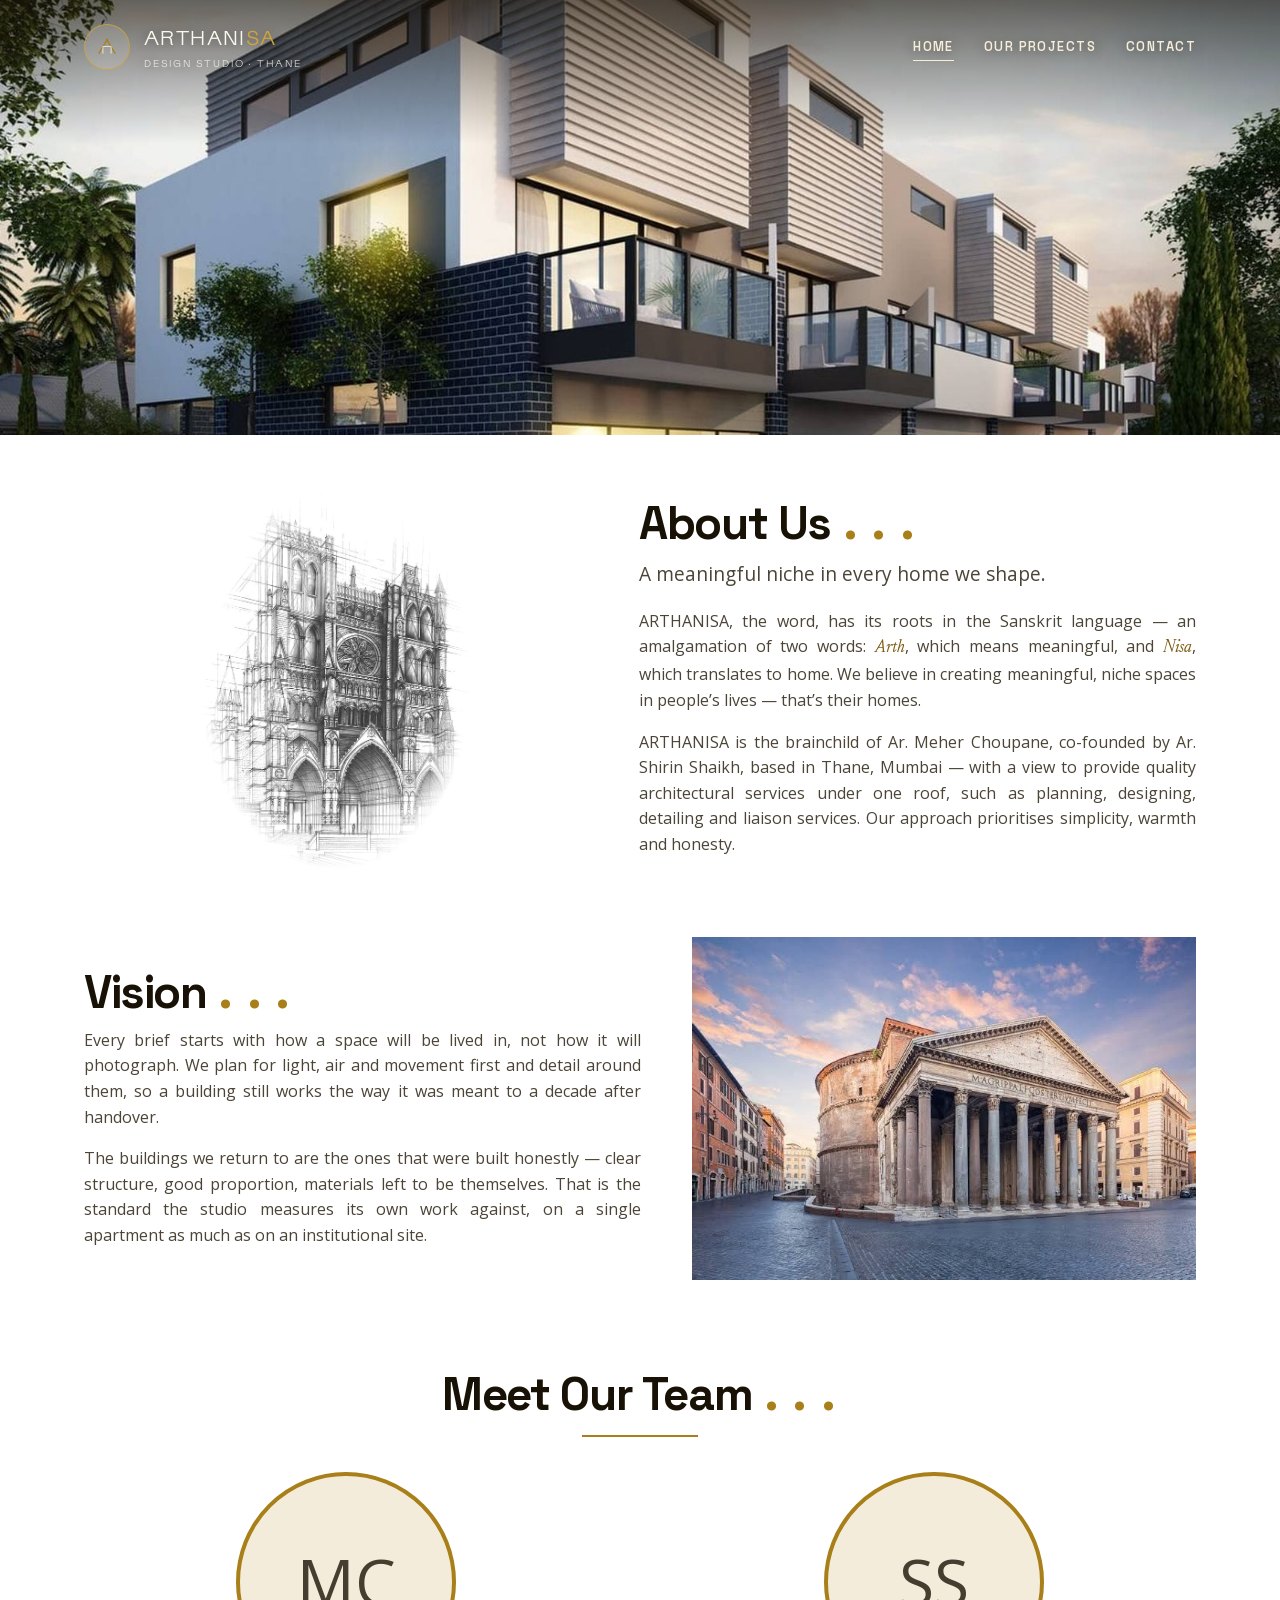
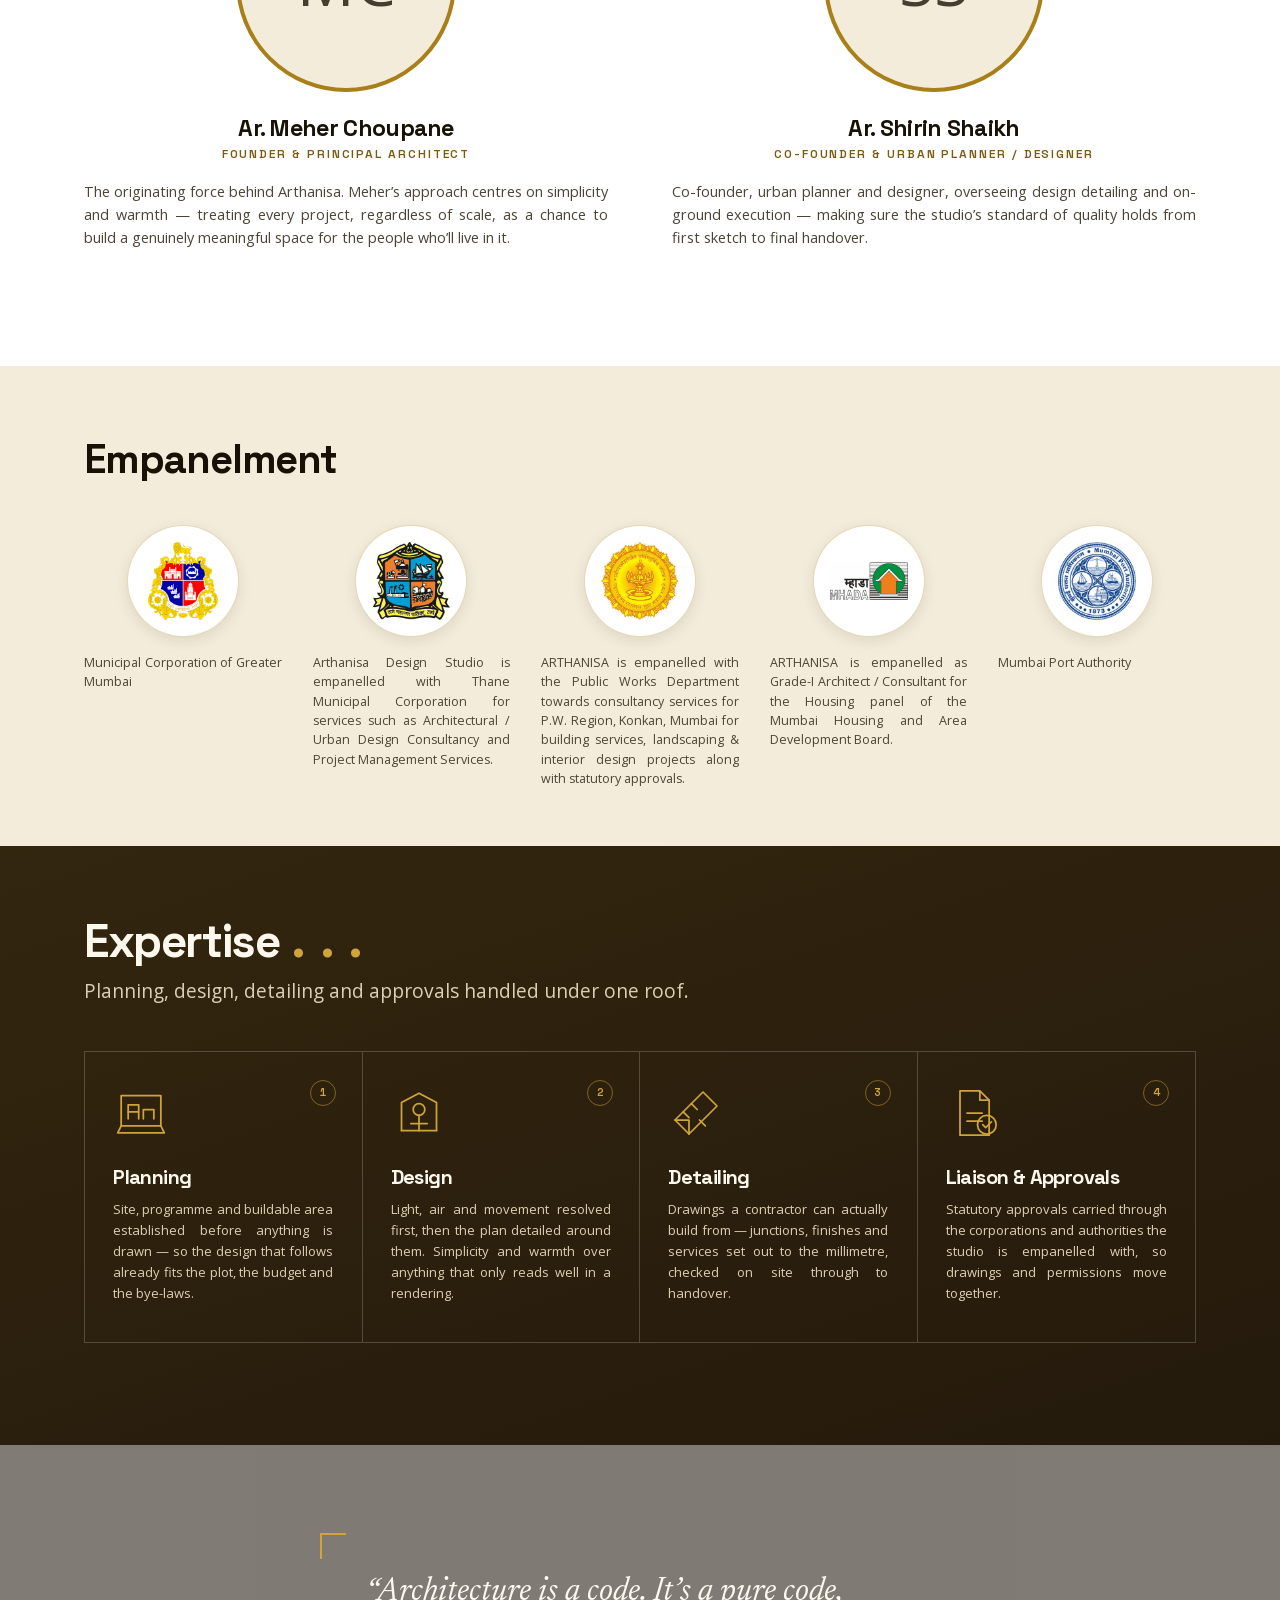
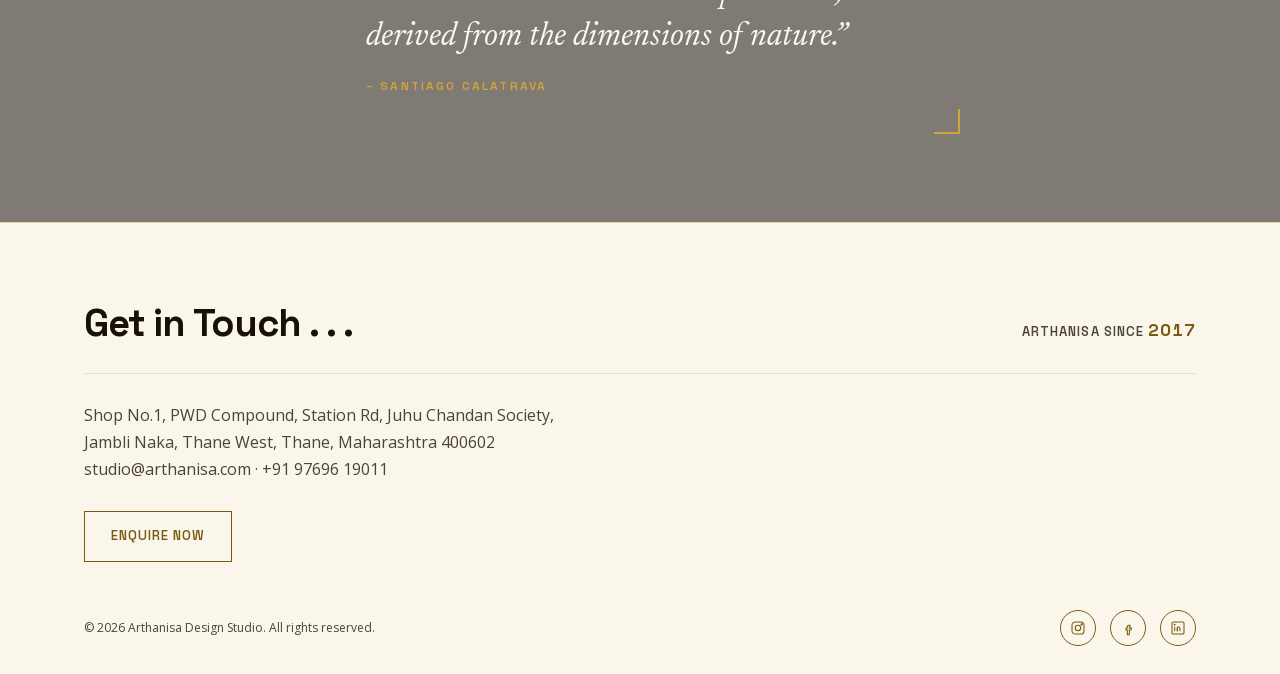
==== commit 183b8ebd: "Add files via upload" ====
--- a/index.html
+++ b/index.html
@@ -20,14 +20,14 @@
 <meta property="og:url" content="https://REPLACE-WITH-YOUR-DOMAIN/index.html">
 <meta property="og:image" content="https://REPLACE-WITH-YOUR-DOMAIN/hero-townhouse.jpg">
 <meta name="twitter:card" content="summary_large_image">
-<meta name="theme-color" content="#102A3E">
+<meta name="theme-color" content="#241A0C">
 
 <link rel="icon" type="image/svg+xml" href="favicon.svg">
 <link rel="preload" href="SpaceGrotesk-Bold.woff" as="font" type="font/woff" crossorigin>
 <link rel="preload" href="OpenSans-Regular.woff" as="font" type="font/woff" crossorigin>
 <link rel="preload" href="Absans-Logo.woff" as="font" type="font/woff" crossorigin>
 <link rel="preload" href="NewsreaderText-Italic.woff" as="font" type="font/woff" crossorigin>
-<link rel="stylesheet" href="style.css?v=30">
+<link rel="stylesheet" href="style.css?v=31">
 </head>
 <body class="home">
 
@@ -39,9 +39,9 @@
     <a href="index.html" class="logo">
       <span class="logo-badge">
         <svg class="logo-mark" viewBox="0 0 40 40" fill="none" xmlns="http://www.w3.org/2000/svg" aria-hidden="true">
-          <path d="M5 32 L20 7 L35 32" stroke="#1D4E73" stroke-width="2"/>
-          <path d="M12.5 32 V19 H27.5 V32" stroke="#16202B" stroke-width="1.4" data-stroke="ink"/>
-          <circle cx="20" cy="7" r="2.1" fill="#1D4E73"/>
+          <path d="M5 32 L20 7 L35 32" stroke="#A87F18" stroke-width="2"/>
+          <path d="M12.5 32 V19 H27.5 V32" stroke="#181206" stroke-width="1.4" data-stroke="ink"/>
+          <circle cx="20" cy="7" r="2.1" fill="#A87F18"/>
         </svg>
       </span>
       <span>
--- a/style.css
+++ b/style.css
@@ -69,38 +69,40 @@
 }
 
 :root{
-  /* type */
-  --ink:          #0E1720;   /* headings — deeper than before */
-  --body:         #3F4B59;   /* running copy — was #5A6673, which read washy */
-  --body-strong:  #222C38;
-
-  /* accents — one hue family, three weights */
-  --navy:         #16496F;   /* ~8:1 on white — safe for text/icons */
-  --navy-deep:    #103352;
-  --navy-bright:  #6FADD9;   /* low contrast on white — DARK GROUNDS ONLY */
-
-  /* brass — the second accent, for the small marks that carry the
-     brand's warmth: rules, tags, roles, numerals, italics.
-     --brass is for display sizes and dark grounds (3.6:1 on white,
-     fine for large or decorative use). --brass-deep is the one to use
-     for anything small on white (5.6:1). Don't mix them up. */
-  --brass:        #BA8A2E;   /* 3.1:1 on white (large text / rules only), 4.8:1 on the dark band */
-  --brass-deep:   #8A5F14;   /* 5.6:1 on white — use this for any SMALL text */
-
-  /* grounds */
+  /* type — warm blacks, so nothing on a gold-and-white page reads cold */
+  --ink:          #181206;   /* headings           18.6:1 on white */
+  --body:         #4B4437;   /* running copy        9.6:1 on white */
+  --body-strong:  #2E2819;
+
+  /* GOLD — the one accent, in four weights. The rules are strict,
+     because gold on white is the easiest thing in the world to get
+     illegible:
+       --gold          bright. DARK GROUNDS ONLY — 2.3:1 on white.
+       --gold-mid      rules, borders, display-size marks on white. 3.7:1.
+       --gold-deep     any SMALL text on white, and solid fills
+                       (white on it is 6.4:1). 6.4:1 on white.
+       --gold-darkest  the hover state beneath a --gold-deep fill.
+     If you put --gold on white it will look lovely and fail a contrast
+     check. Use --gold-mid at display sizes, --gold-deep below ~20px. */
+  --gold:         #CFA43A;
+  --gold-mid:     #A87F18;
+  --gold-deep:    #7A5A0F;
+  --gold-darkest: #5C420A;
+
+  /* grounds — warm creams rather than the old blue-greys */
   --white:        #FFFFFF;
-  --wash-1:       #EFF4F9;   /* pale blueprint wash */
-  --wash-2:       #E4ECF3;   /* deeper stone wash */
-  --band-deep:    #102A3E;   /* the one dark band per page */
-  --band-deep-2:  #16384F;
+  --wash-1:       #FAF6EC;   /* pale cream wash */
+  --wash-2:       #F4ECDA;   /* deeper sand wash */
+  --band-deep:    #241A0C;   /* the one dark band per page — warm, near-black brown */
+  --band-deep-2:  #33260F;
 
   /* lines + on-dark type */
-  --line:         #DCE2E8;
-  --line-navy:    rgba(29,78,115,.22);
-  --on-dark:      #F1F5F9;
-  --on-dark-mute: #B7C6D2;
-  --on-dark-dim:  #8398A8;
-  --on-dark-line: rgba(241,245,249,.18);
+  --line:         #E8E0CD;
+  --line-gold:    rgba(168,127,24,.3);
+  --on-dark:      #FCF8EE;
+  --on-dark-mute: #DCCFB4;
+  --on-dark-dim:  #AC9C78;
+  --on-dark-line: rgba(252,248,238,.2);
 
   --font:         'Open Sans', system-ui, sans-serif;          /* running copy */
   --font-display: 'Space Grotesk', 'Open Sans', sans-serif;    /* headings + labels */
@@ -170,7 +172,7 @@
   font-family:var(--font-serif);
   font-style:italic;
   font-size:1.05em;          /* optical match — the serif sets a touch smaller */
-  color:var(--brass-deep);
+  color:var(--gold-deep);
 }
 
 /* Justified running copy — client request, round 1.
@@ -188,7 +190,7 @@
 /* visible keyboard focus everywhere — nothing relies on the
    browser default, because link underlines are removed above */
 :focus-visible{
-  outline:2px solid var(--navy);
+  outline:2px solid var(--gold-deep);
   outline-offset:3px;
 }
 
@@ -216,13 +218,13 @@
 .eyebrow{
   display:flex; align-items:center; gap:10px;
   font-size:12px; letter-spacing:.22em; text-transform:uppercase;
-  color:var(--navy);
+  color:var(--gold-deep);
   margin:0 0 16px;
   text-align:left; hyphens:manual;
 }
 .eyebrow::before{
   content:""; width:26px; height:2px; flex:none;
-  background:var(--brass);
+  background:var(--gold-mid);
 }
 
 .lede{
@@ -233,7 +235,7 @@
 
 .tag{
   font-size:11px; letter-spacing:.16em; text-transform:uppercase;
-  color:var(--brass-deep);
+  color:var(--gold-deep);
   hyphens:manual;
 }
 
@@ -249,20 +251,20 @@
              border-color .3s var(--ease), transform .25s var(--ease),
              box-shadow .25s var(--ease);
 }
-.btn{ border-color:var(--navy); color:var(--navy); }
+.btn{ border-color:var(--gold-deep); color:var(--gold-deep); }
 .btn:hover{
-  background:var(--navy); border-color:var(--navy); color:var(--white);
-  transform:translateY(-2px); box-shadow:0 8px 18px rgba(22,73,111,.28);
+  background:var(--gold-deep); border-color:var(--gold-deep); color:var(--white);
+  transform:translateY(-2px); box-shadow:0 8px 18px rgba(122,90,15,.3);
 }
 
 /* solid fill — only used on dark grounds, where an outline vanishes */
 .btn--solid{
-  background:var(--navy); border-color:var(--navy); color:var(--white);
+  background:var(--gold-deep); border-color:var(--gold-deep); color:var(--white);
 }
 .btn--solid{ color:var(--white); }
 .btn--solid:hover{
-  background:var(--brass-deep); border-color:var(--brass-deep); color:var(--white);
-  transform:translateY(-2px); box-shadow:0 8px 18px rgba(138,95,20,.32);
+  background:var(--gold-deep); border-color:var(--gold-deep); color:var(--white);
+  transform:translateY(-2px); box-shadow:0 8px 18px rgba(92,66,10,.34);
 }
 
 /* ---------- 3. header / nav ----------
@@ -279,10 +281,10 @@
 }
 .site-header.is-scrolled{
   padding:14px 0;
-  background:rgba(239,244,249,.9);
+  background:rgba(253,250,243,.92);
   backdrop-filter:blur(18px) saturate(1.1);
   -webkit-backdrop-filter:blur(18px) saturate(1.1);
-  border-bottom-color:var(--line-navy);
+  border-bottom-color:var(--line-gold);
 }
 .site-header .wrap{
   display:flex; align-items:center; justify-content:space-between; gap:20px;
@@ -292,8 +294,8 @@
 .logo-badge{
   display:flex; align-items:center; justify-content:center;
   width:46px; height:46px; flex:none; border-radius:50%;
-  border:1px solid var(--line-navy);
-  background:rgba(29,78,115,.08);
+  border:1px solid var(--line-gold);
+  background:rgba(168,127,24,.1);
   transition:border-color .4s var(--ease), background .4s var(--ease);
 }
 .logo-mark{ width:22px; height:22px; flex:none; }
@@ -304,7 +306,7 @@
   color:var(--ink);
   transition:color .4s var(--ease);
 }
-.logo-word em{ font-family:var(--font-logo); font-size:1em; color:var(--navy);
+.logo-word em{ font-family:var(--font-logo); font-size:1em; color:var(--gold-deep);
   font-style:normal; transition:color .4s var(--ease); }
 .logo-sub{
   display:block;
@@ -320,12 +322,12 @@
 .nav-links a{
   position:relative; display:block; padding:4px 0;
   font-size:13px; letter-spacing:.11em; text-transform:uppercase;
-  color:var(--navy);
+  color:var(--gold-deep);
   transition:color .3s var(--ease);
 }
 .nav-links a::after{
   content:""; position:absolute; left:0; right:100%; bottom:0;
-  height:1px; background:var(--navy);
+  height:1px; background:var(--gold-deep);
   transition:right .35s var(--ease);
 }
 .nav-links a:hover::after,
@@ -356,7 +358,7 @@
   position:absolute; top:calc(100% + 12px); right:0;
   min-width:250px; padding:22px 26px;
   background:var(--band-deep);
-  box-shadow:0 20px 44px rgba(16,24,34,.3);
+  box-shadow:0 20px 44px rgba(30,22,8,.34);
 }
 .site-header.is-scrolled .nav-links.is-open{
   display:flex;
@@ -375,14 +377,14 @@
 }
 .site-header.is-scrolled .nav-links a::after{ display:none; }
 .site-header.is-scrolled .nav-links a:hover,
-.site-header.is-scrolled .nav-links a[aria-current]{ color:var(--navy-bright); }
+.site-header.is-scrolled .nav-links a[aria-current]{ color:var(--gold); }
 .site-header.is-scrolled .nav-subitem{ display:block; }
 .site-header.is-scrolled .nav-subitem a{
   font-size:12.5px; letter-spacing:.06em; text-transform:uppercase;
   padding:5px 0 5px 22px; opacity:.72;
 }
 .site-header.is-scrolled .nav-subitem a:hover,
-.site-header.is-scrolled .nav-subitem a.is-active{ opacity:1; color:var(--navy-bright); }
+.site-header.is-scrolled .nav-subitem a.is-active{ opacity:1; color:var(--gold); }
 
 @keyframes navIn{
   from{ opacity:0; transform:translateY(-8px); }
@@ -398,7 +400,7 @@
     position:absolute; top:calc(100% + 12px); right:0;
     min-width:240px; max-width:82vw; padding:20px 24px;
     background:var(--band-deep);
-    box-shadow:0 20px 44px rgba(16,24,34,.3);
+    box-shadow:0 20px 44px rgba(30,22,8,.34);
   }
   .nav-links.is-open{ display:flex; animation:navIn .22s var(--ease) both; }
   .nav-panel-head{
@@ -412,32 +414,32 @@
   }
   .nav-links a::after{ display:none; }
   .nav-links a:hover,
-  .nav-links a[aria-current]{ color:var(--navy-bright); }
+  .nav-links a[aria-current]{ color:var(--gold); }
   .nav-subitem{ display:block; }
   .nav-subitem a{
     font-size:11.5px; letter-spacing:.06em; text-transform:uppercase;
     padding:5px 0 5px 20px; opacity:.72;
   }
-  .nav-subitem a.is-active{ opacity:1; color:var(--navy-bright); }
+  .nav-subitem a.is-active{ opacity:1; color:var(--gold); }
 }
 
 /* home page only: the header sits over the hero photo until you scroll,
    so the type lifts to light. :not(.is-open) keeps this out of the
    dropdown, which has its own dark panel — no !important needed. */
-body.home .site-header:not(.is-scrolled) .logo-word{ color:#F2F6FA; }
-body.home .site-header:not(.is-scrolled) .logo-word em{ color:var(--navy-bright); }
-body.home .site-header:not(.is-scrolled) .logo-sub{ color:rgba(242,246,250,.78); }
+body.home .site-header:not(.is-scrolled) .logo-word{ color:#FCF8EE; }
+body.home .site-header:not(.is-scrolled) .logo-word em{ color:var(--gold); }
+body.home .site-header:not(.is-scrolled) .logo-sub{ color:rgba(252,248,238,.8); }
 body.home .site-header:not(.is-scrolled) .logo-badge{
-  border-color:rgba(90,151,196,.75);
-  background:rgba(242,246,250,.12);
-}
-body.home .site-header:not(.is-scrolled) .logo-mark path[data-stroke="ink"]{ stroke:#F2F6FA; }
-body.home .site-header:not(.is-scrolled) .nav-toggle span{ background:#F2F6FA; }
+  border-color:rgba(207,164,58,.8);
+  background:rgba(252,248,238,.14);
+}
+body.home .site-header:not(.is-scrolled) .logo-mark path[data-stroke="ink"]{ stroke:#FCF8EE; }
+body.home .site-header:not(.is-scrolled) .nav-toggle span{ background:#FCF8EE; }
 body.home .site-header:not(.is-scrolled) .nav-links:not(.is-open) a{
-  color:#EAF2F8;
+  color:#F7EEDA;
   text-shadow:0 1px 12px rgba(0,0,0,.45);
 }
-body.home .site-header:not(.is-scrolled) .nav-links:not(.is-open) a::after{ background:#EAF2F8; }
+body.home .site-header:not(.is-scrolled) .nav-links:not(.is-open) a::after{ background:#F7EEDA; }
 body.home .site-header:not(.is-scrolled) .logo-word,
 body.home .site-header:not(.is-scrolled) .logo-sub{
   text-shadow:0 1px 12px rgba(0,0,0,.45);
@@ -464,9 +466,9 @@
   content:""; position:absolute; top:0; left:0; right:0;
   height:clamp(110px,16vh,180px);
   background:linear-gradient(to bottom,
-    rgba(9,16,25,.62) 0%,
-    rgba(9,16,25,.34) 45%,
-    rgba(9,16,25,0) 100%);
+    rgba(26,18,6,.62) 0%,
+    rgba(26,18,6,.34) 45%,
+    rgba(26,18,6,0) 100%);
   pointer-events:none; z-index:1;
 }
 
@@ -492,9 +494,9 @@
   color:var(--ink);
   margin-bottom:10px;
 }
-.band-title .dots{ color:var(--brass); letter-spacing:.06em; margin-left:2px; }
+.band-title .dots{ color:var(--gold-mid); letter-spacing:.06em; margin-left:2px; }
 .band-lead{
-  color:var(--navy-deep);
+  color:var(--gold-darkest);
   font-size:clamp(17px,1.5vw,20px);
   max-width:56ch;
   margin-bottom:20px;
@@ -542,7 +544,7 @@
 }
 .feature-band__body p{ color:var(--body); margin-bottom:1em; }
 .feature-band__body p:last-child{ margin-bottom:0; }
-.feature-band__body em{ color:var(--brass-deep); font-style:italic; }
+.feature-band__body em{ color:var(--gold-deep); font-style:italic; }
 
 /* About and Vision read as one pair, so the join between them is
    pulled in — the two full .section paddings were stacking up to
@@ -567,7 +569,7 @@
 .team-title{ text-align:center; margin-bottom:0; }
 .title-rule{
   display:block; width:clamp(90px,9vw,130px); height:2px;
-  background:var(--brass);
+  background:var(--gold-mid);
   margin:16px auto clamp(22px,2.7vw,36px);
 }
 .founders{
@@ -579,7 +581,7 @@
   width:100%; max-width:220px; aspect-ratio:1/1;
   margin:0 auto 24px;
   border-radius:50%; overflow:hidden;
-  border:4px solid var(--brass);
+  border:4px solid var(--gold-mid);
   background:var(--wash-2);
   position:relative;
 }
@@ -593,7 +595,7 @@
 .founder .role{
   display:block; margin-bottom:16px;
   font-size:12px; letter-spacing:.16em; text-transform:uppercase;
-  color:var(--brass-deep);
+  color:var(--gold-deep);
   hyphens:manual;
 }
 .founder p{ color:var(--body); font-size:14.5px; }
@@ -627,8 +629,8 @@
   padding:16px;
   border-radius:50%;
   background:var(--white);
-  border:1px solid var(--line-navy);
-  box-shadow:0 4px 14px rgba(22,32,43,.1);
+  border:1px solid var(--line-gold);
+  box-shadow:0 4px 14px rgba(40,30,10,.1);
 }
 .empanelment-badge img{
   width:100%; height:100%;
@@ -654,7 +656,7 @@
   padding-top:clamp(40px,5.5vw,76px);
 }
 .section--expertise .band-title{ color:var(--on-dark); }
-.section--expertise .band-title .dots{ color:var(--brass); }
+.section--expertise .band-title .dots{ color:var(--gold); }
 .section--expertise .band-lead{ color:var(--on-dark-mute); }
 
 .expertise-grid{
@@ -669,19 +671,19 @@
   transition:background .3s var(--ease);
 }
 .expertise-card:last-child{ border-right:none; }
-.expertise-card:hover{ background:rgba(241,245,249,.055); }
+.expertise-card:hover{ background:rgba(252,248,238,.06); }
 .expertise-num{
   position:absolute; top:clamp(20px,2.2vw,28px); right:clamp(18px,2vw,26px);
   display:flex; align-items:center; justify-content:center;
   width:26px; height:26px; border-radius:50%;
-  border:1px solid rgba(186,138,46,.5);
+  border:1px solid rgba(207,164,58,.5);
   font-size:11px; line-height:1; font-variant-numeric:tabular-nums;
-  color:var(--brass);
+  color:var(--gold);
 }
 .expertise-ico{
   display:block; margin-bottom:26px;
   width:clamp(44px,4.4vw,56px); height:clamp(44px,4.4vw,56px);
-  color:var(--brass);
+  color:var(--gold);
 }
 .expertise-ico svg{ width:100%; height:100%; }
 .expertise-card h3{ font-size:clamp(17px,1.6vw,20px); color:var(--on-dark); margin-bottom:10px; }
@@ -719,7 +721,7 @@
 }
 .quote-band__overlay{
   position:absolute; inset:0;
-  background:rgba(11,20,30,.52);
+  background:rgba(28,20,8,.56);
 }
 .quote-band__text{
   position:relative; z-index:1;
@@ -737,7 +739,7 @@
   position:absolute;
   width:clamp(20px,2vw,28px); height:clamp(20px,2vw,28px);
   border-style:solid;
-  border-color:var(--brass);
+  border-color:var(--gold);
 }
 .quote-band__text::before{
   top:0; left:0;
@@ -751,13 +753,13 @@
   margin:0;
   font-family:var(--font-serif);
   font-style:italic; font-size:clamp(21px,2.7vw,33px); line-height:1.36;
-  color:#F1F5F9;
+  color:#FCF8EE;
   text-align:left; hyphens:manual;
 }
 .quote-band__text span{
   display:block; margin-top:16px;
   font-size:12px; letter-spacing:.18em; text-transform:uppercase;
-  color:var(--brass);
+  color:var(--gold);
 }
 @media (hover:none), (max-width:860px){
   .quote-band{ background-attachment:scroll; }
@@ -772,14 +774,14 @@
 }
 .filter-btn{
   padding:10px 20px;
-  border:1px solid var(--line-navy); background:transparent;
+  border:1px solid var(--line-gold); background:transparent;
   font-size:12px; letter-spacing:.13em; text-transform:uppercase;
   color:var(--body-strong);
   cursor:pointer;
   transition:background .25s var(--ease), color .25s var(--ease), border-color .25s var(--ease);
 }
-.filter-btn:hover{ border-color:var(--navy); color:var(--navy); }
-.filter-btn.is-active{ background:var(--navy); border-color:var(--navy); color:var(--white); }
+.filter-btn:hover{ border-color:var(--gold-deep); color:var(--gold-deep); }
+.filter-btn.is-active{ background:var(--gold-deep); border-color:var(--gold-deep); color:var(--white); }
 
 .project-feature{
   display:grid; grid-template-columns:1.15fr 1fr;
@@ -789,13 +791,13 @@
   margin-bottom:clamp(14px,1.6vw,20px);
   background:var(--white);
   border:1px solid var(--line);
-  box-shadow:0 2px 12px rgba(22,32,43,.05);
+  box-shadow:0 2px 12px rgba(40,30,10,.05);
   transition:border-color .3s var(--ease), box-shadow .3s var(--ease), transform .3s var(--ease);
 }
 .project-feature:last-child{ margin-bottom:0; }
 .project-feature:hover{
-  border-color:var(--navy);
-  box-shadow:0 12px 28px rgba(22,32,43,.12);
+  border-color:var(--gold-deep);
+  box-shadow:0 12px 28px rgba(40,30,10,.12);
   transform:translateY(-3px);
 }
 .project-feature.is-hidden{ display:none; }
@@ -837,7 +839,7 @@
 .projects-empty{
   padding:clamp(40px,6vw,72px) clamp(20px,3vw,40px);
   background:var(--white);
-  border:1px dashed var(--line-navy);
+  border:1px dashed var(--line-gold);
   text-align:center;
 }
 .projects-empty[hidden]{ display:none; }
@@ -894,12 +896,12 @@
   padding:clamp(26px,3.2vw,42px);
   background:var(--white);
   border:1px solid var(--line);
-  border-top:3px solid var(--navy);
-  box-shadow:0 3px 16px rgba(22,32,43,.07);
+  border-top:3px solid var(--gold-deep);
+  box-shadow:0 3px 16px rgba(40,30,10,.07);
 }
 .contact-card .studio-name{
   font-size:clamp(24px,3vw,34px);
-  color:var(--navy);
+  color:var(--gold-deep);
   margin-bottom:22px;
 }
 .info-row{
@@ -914,9 +916,9 @@
   display:flex; align-items:center; justify-content:center;
   width:40px; height:40px; border-radius:50%;
   background:var(--white);
-  border:1px solid var(--line-navy);
+  border:1px solid var(--line-gold);
   box-shadow:0 2px 8px rgba(0,0,0,.07);
-  color:var(--navy);
+  color:var(--gold-deep);
 }
 .info-ico .ico{ width:17px; height:17px; }
 .info-row h4{
@@ -924,8 +926,8 @@
   color:var(--ink); margin-bottom:4px;
 }
 .info-row p{ margin:0; font-size:15px; color:var(--body); }
-.info-row a{ color:var(--navy-deep); border-bottom:1px solid var(--line-navy); }
-.info-row a:hover{ color:var(--navy); border-bottom-color:var(--navy); }
+.info-row a{ color:var(--gold-darkest); border-bottom:1px solid var(--line-gold); }
+.info-row a:hover{ color:var(--gold-deep); border-bottom-color:var(--gold-deep); }
 
 .map-wrap{
   height:100%; min-height:440px;
@@ -954,7 +956,7 @@
   color:var(--body);
   padding:clamp(48px,7vw,88px) 0 clamp(52px,7.5vw,92px);
 }
-.enquiry-band .eyebrow{ color:var(--navy); }
+.enquiry-band .eyebrow{ color:var(--gold-deep); }
 .enquiry-band h2{ color:var(--ink); font-size:clamp(30px,4vw,48px); margin-bottom:12px; }
 .enquiry-lede{ color:var(--body); max-width:52ch; margin-bottom:clamp(32px,4vw,48px); }
 
@@ -991,23 +993,23 @@
 .form-field select:focus,
 .form-field textarea:focus{
   outline:none;
-  border-bottom-color:var(--navy);
+  border-bottom-color:var(--gold-deep);
   /* thickens the rule without shifting anything by half a pixel */
-  box-shadow:0 1px 0 0 var(--navy);
+  box-shadow:0 1px 0 0 var(--gold-deep);
 }
 .form-field textarea{
   resize:vertical; min-height:104px;
   padding-top:4px;
 }
 .form-field input::placeholder,
-.form-field textarea::placeholder{ color:#9AA5B1; }
+.form-field textarea::placeholder{ color:#A79E8B; }
 
 /* the native select chrome would be the one remaining box */
 .form-field select{
   appearance:none; -webkit-appearance:none;
   padding-right:26px;
   cursor:pointer;
-  background-image:url("data:image/svg+xml;utf8,<svg xmlns='http://www.w3.org/2000/svg' width='14' height='9' viewBox='0 0 14 9' fill='none'><path d='M1 1l6 6 6-6' stroke='%231D4E73' stroke-width='1.4' stroke-linecap='round' stroke-linejoin='round'/></svg>");
+  background-image:url("data:image/svg+xml;utf8,<svg xmlns='http://www.w3.org/2000/svg' width='14' height='9' viewBox='0 0 14 9' fill='none'><path d='M1 1l6 6 6-6' stroke='%237A5A0F' stroke-width='1.4' stroke-linecap='round' stroke-linejoin='round'/></svg>");
   background-repeat:no-repeat;
   background-position:right 2px center;
 }
@@ -1023,7 +1025,7 @@
   margin:18px 0 0; font-size:14px; color:var(--ink);
   text-align:left;
 }
-.form-status a{ color:var(--navy); border-bottom:1px solid currentColor; }
+.form-status a{ color:var(--gold-deep); border-bottom:1px solid currentColor; }
 .form-status[hidden]{ display:none; }
 .form-status--error{ color:#A8271B; }
 
@@ -1038,19 +1040,19 @@
   padding:clamp(56px,8vw,96px) 0;
   text-align:center;
 }
-.cta-band .eyebrow{ justify-content:center; color:var(--brass); }
-.cta-band .eyebrow::before{ background:var(--brass); }
+.cta-band .eyebrow{ justify-content:center; color:var(--gold); }
+.cta-band .eyebrow::before{ background:var(--gold); }
 .cta-band h2{
   color:var(--on-dark); font-size:clamp(30px,4vw,50px);
   max-width:24ch; margin:0 auto 24px;
 }
 .cta-actions{ display:flex; gap:16px; justify-content:center; flex-wrap:wrap; }
-.cta-band .btn--solid:hover{ background:var(--navy-bright); border-color:var(--navy-bright); color:var(--band-deep); }
+.cta-band .btn--solid:hover{ background:var(--gold); border-color:var(--gold); color:var(--band-deep); }
 
 .home-footer{
   background:var(--wash-1);
   color:var(--body);
-  border-top:1px solid var(--line-navy);
+  border-top:1px solid var(--line-gold);
   padding:clamp(48px,7vw,80px) 0 28px;
 }
 .footer-head{
@@ -1064,7 +1066,7 @@
   font-size:13px; letter-spacing:.08em; text-transform:uppercase;
   white-space:nowrap;
 }
-.home-footer .since b{ color:var(--brass-deep); font-size:17px; font-variant-numeric:tabular-nums; }
+.home-footer .since b{ color:var(--gold-deep); font-size:17px; font-variant-numeric:tabular-nums; }
 .home-footer address{
   font-style:normal; line-height:1.7; margin-bottom:28px;
 }
@@ -1084,10 +1086,10 @@
 .social-icons a{
   display:flex; align-items:center; justify-content:center;
   width:36px; height:36px; border-radius:50%;
-  border:1px solid var(--navy); color:var(--navy);
+  border:1px solid var(--gold-deep); color:var(--gold-deep);
   transition:background .3s var(--ease), color .3s var(--ease);
 }
-.social-icons a:hover{ background:var(--navy); color:var(--white); }
+.social-icons a:hover{ background:var(--gold-deep); color:var(--white); }
 .social-icons svg{ width:16px; height:16px; }
 @media (max-width:620px){
   .legal-row{ flex-direction:column; align-items:flex-start; }
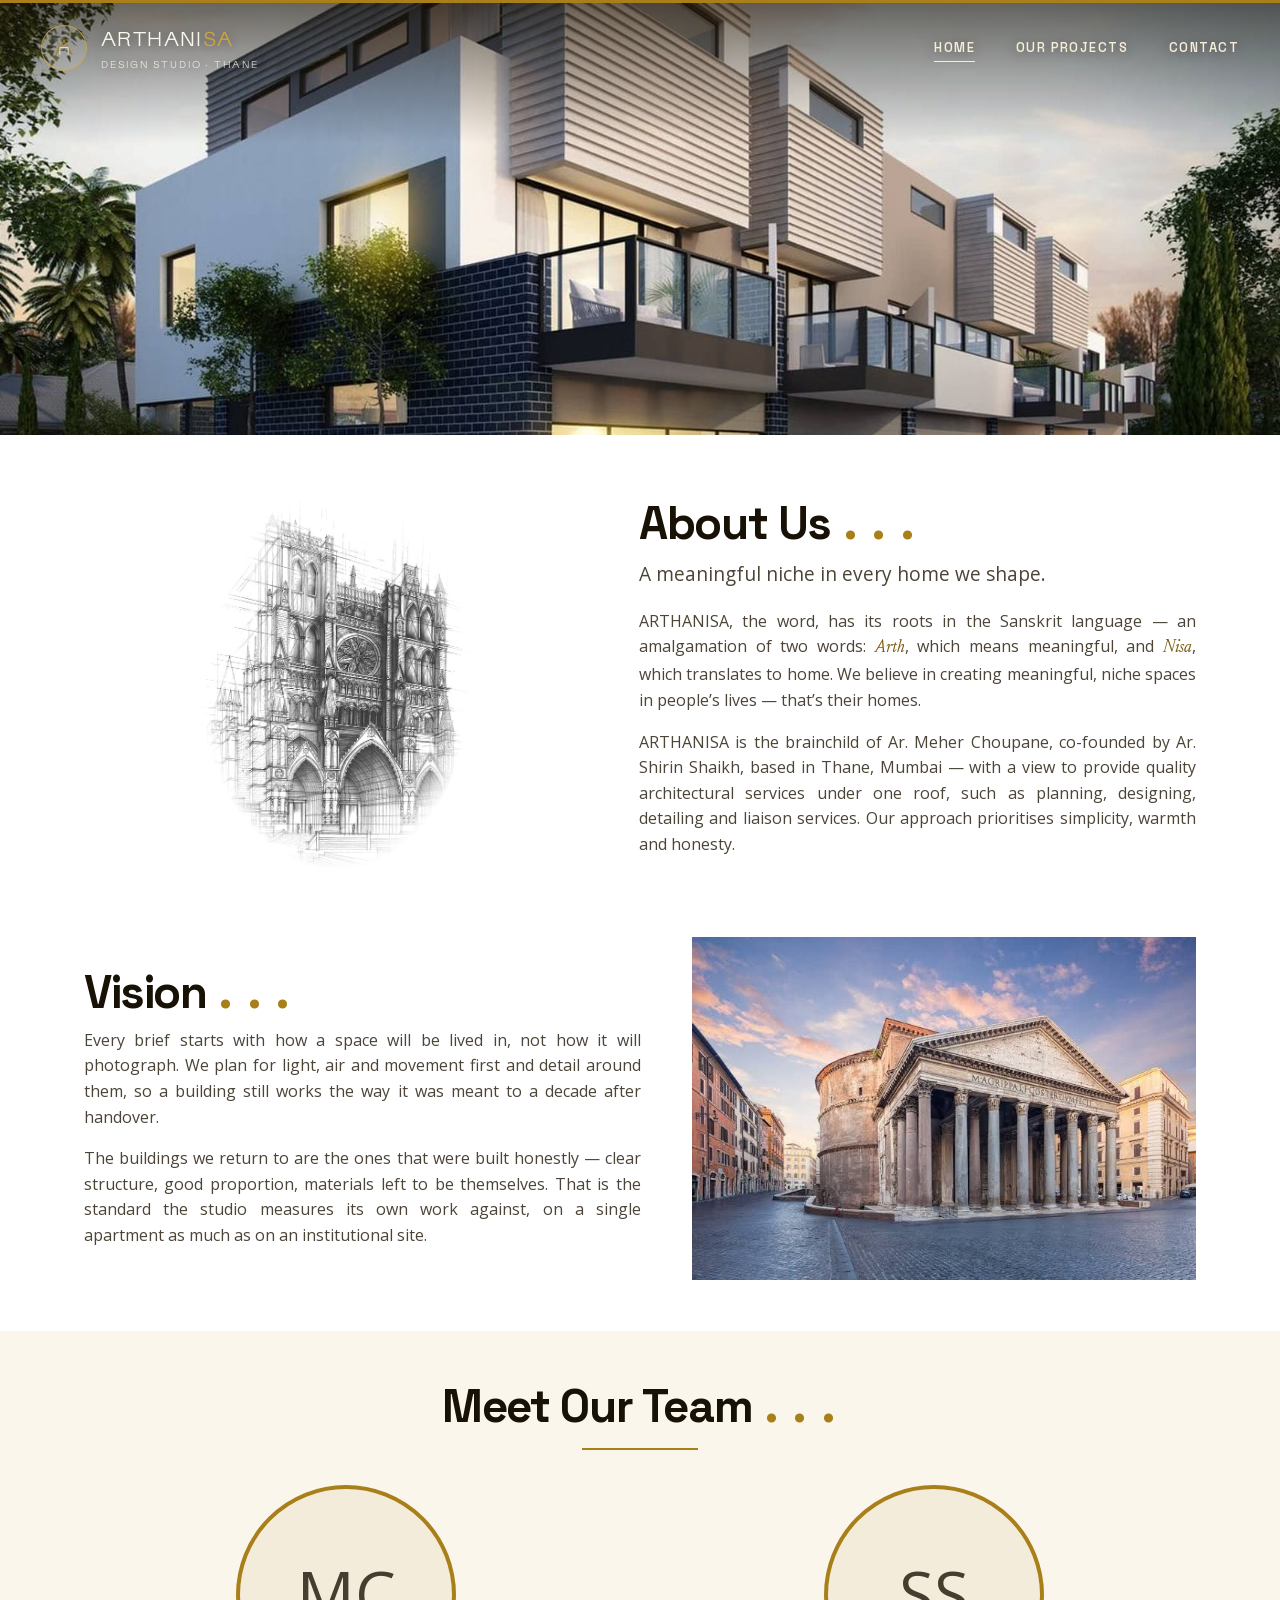
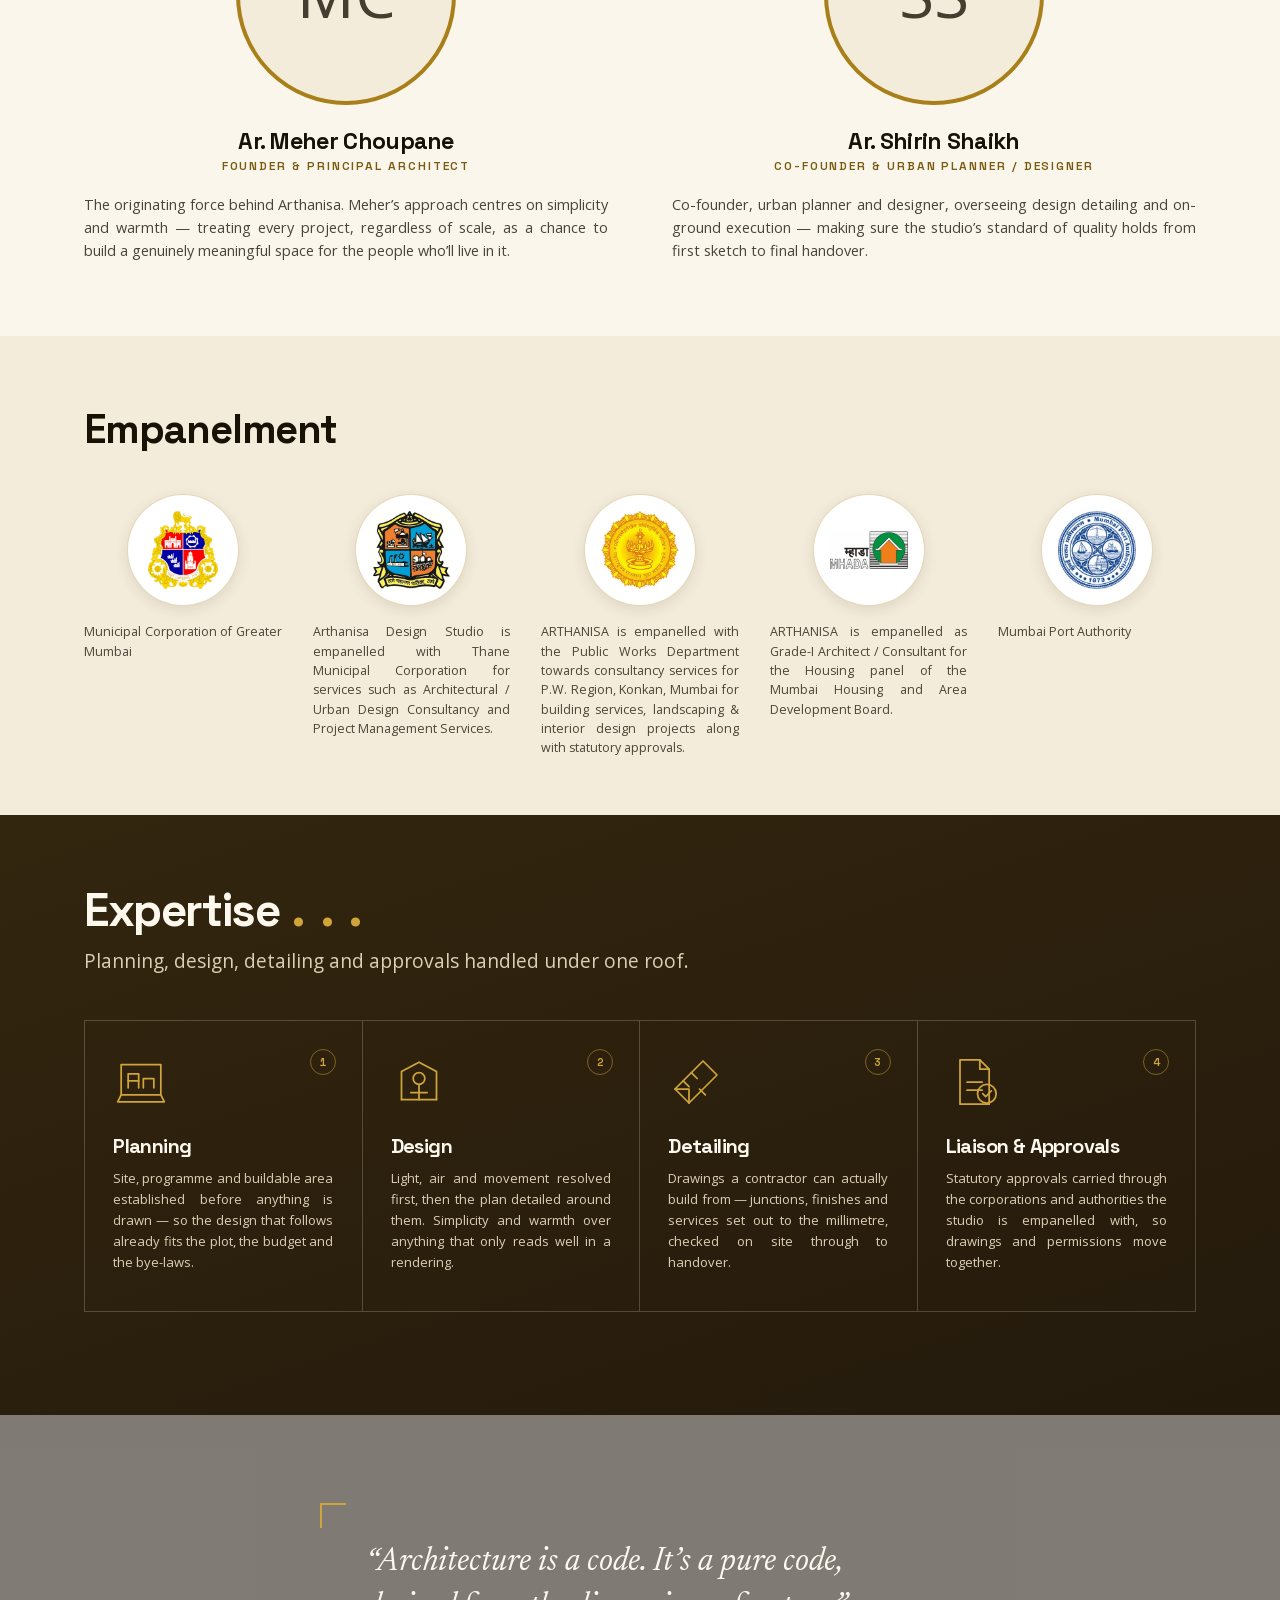
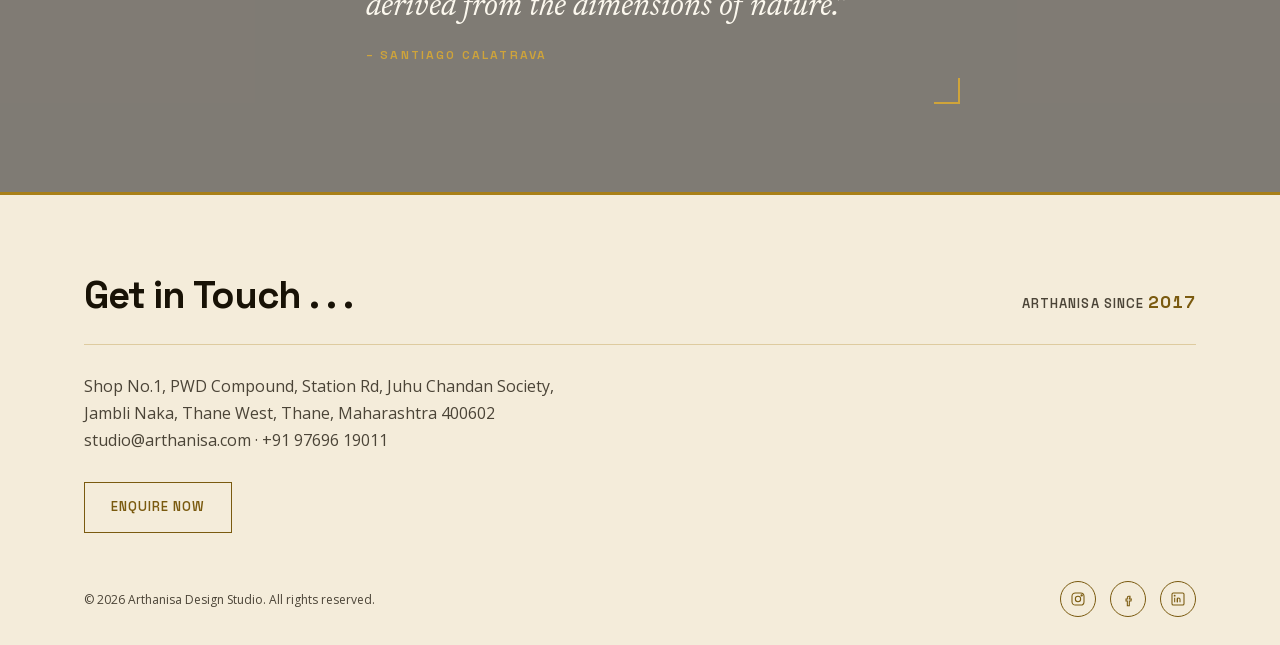
==== commit 15708f57: "Add files via upload" ====
--- a/index.html
+++ b/index.html
@@ -27,7 +27,7 @@
 <link rel="preload" href="OpenSans-Regular.woff" as="font" type="font/woff" crossorigin>
 <link rel="preload" href="Absans-Logo.woff" as="font" type="font/woff" crossorigin>
 <link rel="preload" href="NewsreaderText-Italic.woff" as="font" type="font/woff" crossorigin>
-<link rel="stylesheet" href="style.css?v=31">
+<link rel="stylesheet" href="style.css?v=32">
 </head>
 <body class="home">
 
--- a/style.css
+++ b/style.css
@@ -268,13 +268,17 @@
 }
 
 /* ---------- 3. header / nav ----------
+   The bar is wider than the content column on purpose: logo hard left,
+   nav hard right, the way it reads on the reference site. A 3px gold
+   rule across the very top is the brand's one constant on every page.
    Wide screens: full menu row while you're at the top of the page,
    collapsing to a toggle + dropdown once scrolled.
    Narrow screens: toggle + dropdown from the start. */
 .site-header{
   position:fixed; top:0; left:0; right:0; z-index:100;
-  padding:22px 0;
+  padding:20px 0;
   background:transparent;
+  border-top:3px solid var(--gold-mid);
   border-bottom:1px solid transparent;
   transition:background .4s var(--ease), padding .4s var(--ease),
              border-color .4s var(--ease);
@@ -287,7 +291,10 @@
   border-bottom-color:var(--line-gold);
 }
 .site-header .wrap{
-  display:flex; align-items:center; justify-content:space-between; gap:20px;
+  display:flex; align-items:center; justify-content:space-between; gap:24px;
+  /* wider than --container, so the logo and nav reach the edges */
+  max-width:1680px;
+  padding:0 clamp(20px,3.2vw,56px);
 }
 
 .logo{ display:flex; align-items:center; gap:14px; flex:none; z-index:101; }
@@ -316,9 +323,9 @@
   transition:color .4s var(--ease);
 }
 
-.nav-menu{ position:relative; display:flex; align-items:center; gap:26px; }
-
-.nav-links{ display:flex; align-items:center; gap:30px; }
+.nav-menu{ position:relative; display:flex; align-items:center; gap:clamp(24px,2.8vw,40px); }
+
+.nav-links{ display:flex; align-items:center; gap:clamp(26px,3.2vw,50px); }
 .nav-links a{
   position:relative; display:block; padding:4px 0;
   font-size:13px; letter-spacing:.11em; text-transform:uppercase;
@@ -475,8 +482,8 @@
 /* ---------- 5. page hero (inner pages) ---------- */
 .page-hero{
   position:relative;
-  padding:clamp(118px,14vw,150px) 0 clamp(20px,3vw,32px);
-  background:var(--wash-1);
+  padding:clamp(122px,14vw,154px) 0 clamp(26px,3.4vw,40px);
+  background:var(--white);
 }
 .page-hero h1{
   font-size:clamp(36px,5.2vw,64px);
@@ -565,7 +572,8 @@
 }
 
 /* ---------- 7. team ---------- */
-.section--team{ background:var(--white); padding-top:clamp(24px,3vw,42px); }
+.section--team{ background:var(--wash-1); padding-top:clamp(34px,4vw,58px);
+  padding-bottom:clamp(38px,4.6vw,66px); }
 .team-title{ text-align:center; margin-bottom:0; }
 .title-rule{
   display:block; width:clamp(90px,9vw,130px); height:2px;
@@ -829,7 +837,7 @@
 }
 .pf-specs dt{
   font-size:11px; letter-spacing:.12em; text-transform:uppercase;
-  color:var(--body); margin-bottom:4px; hyphens:manual;
+  color:var(--gold-deep); margin-bottom:4px; hyphens:manual;
 }
 .pf-specs dd{ margin:0; font-size:15px; color:var(--ink); hyphens:manual;
   font-variant-numeric:tabular-nums; }
@@ -895,8 +903,8 @@
 .contact-card{
   padding:clamp(26px,3.2vw,42px);
   background:var(--white);
-  border:1px solid var(--line);
-  border-top:3px solid var(--gold-deep);
+  border:1px solid var(--line-gold);
+  border-top:3px solid var(--gold-mid);
   box-shadow:0 3px 16px rgba(40,30,10,.07);
 }
 .contact-card .studio-name{
@@ -915,9 +923,8 @@
   flex:none;
   display:flex; align-items:center; justify-content:center;
   width:40px; height:40px; border-radius:50%;
-  background:var(--white);
+  background:var(--wash-1);
   border:1px solid var(--line-gold);
-  box-shadow:0 2px 8px rgba(0,0,0,.07);
   color:var(--gold-deep);
 }
 .info-ico .ico{ width:17px; height:17px; }
@@ -931,7 +938,7 @@
 
 .map-wrap{
   height:100%; min-height:440px;
-  border:1px solid var(--line);
+  border:1px solid var(--line-gold);
   background:var(--white);
   overflow:hidden;
 }
@@ -951,8 +958,8 @@
    product. The fields are now underlines: a label, the text, and one
    hairline beneath it. Nothing boxed, nothing filled. */
 .enquiry-band{
-  background:var(--white);
-  border-top:1px solid var(--line);
+  background:var(--wash-1);
+  border-top:1px solid var(--line-gold);
   color:var(--body);
   padding:clamp(48px,7vw,88px) 0 clamp(52px,7.5vw,92px);
 }
@@ -1050,16 +1057,16 @@
 .cta-band .btn--solid:hover{ background:var(--gold); border-color:var(--gold); color:var(--band-deep); }
 
 .home-footer{
-  background:var(--wash-1);
+  background:var(--wash-2);
   color:var(--body);
-  border-top:1px solid var(--line-gold);
+  border-top:3px solid var(--gold-mid);
   padding:clamp(48px,7vw,80px) 0 28px;
 }
 .footer-head{
   display:flex; justify-content:space-between; align-items:baseline;
   flex-wrap:wrap; gap:16px;
   padding-bottom:28px; margin-bottom:28px;
-  border-bottom:1px solid var(--line);
+  border-bottom:1px solid var(--line-gold);
 }
 .footer-head h2{ font-size:clamp(27px,3.4vw,38px); color:var(--ink); margin:0; }
 .home-footer .since{
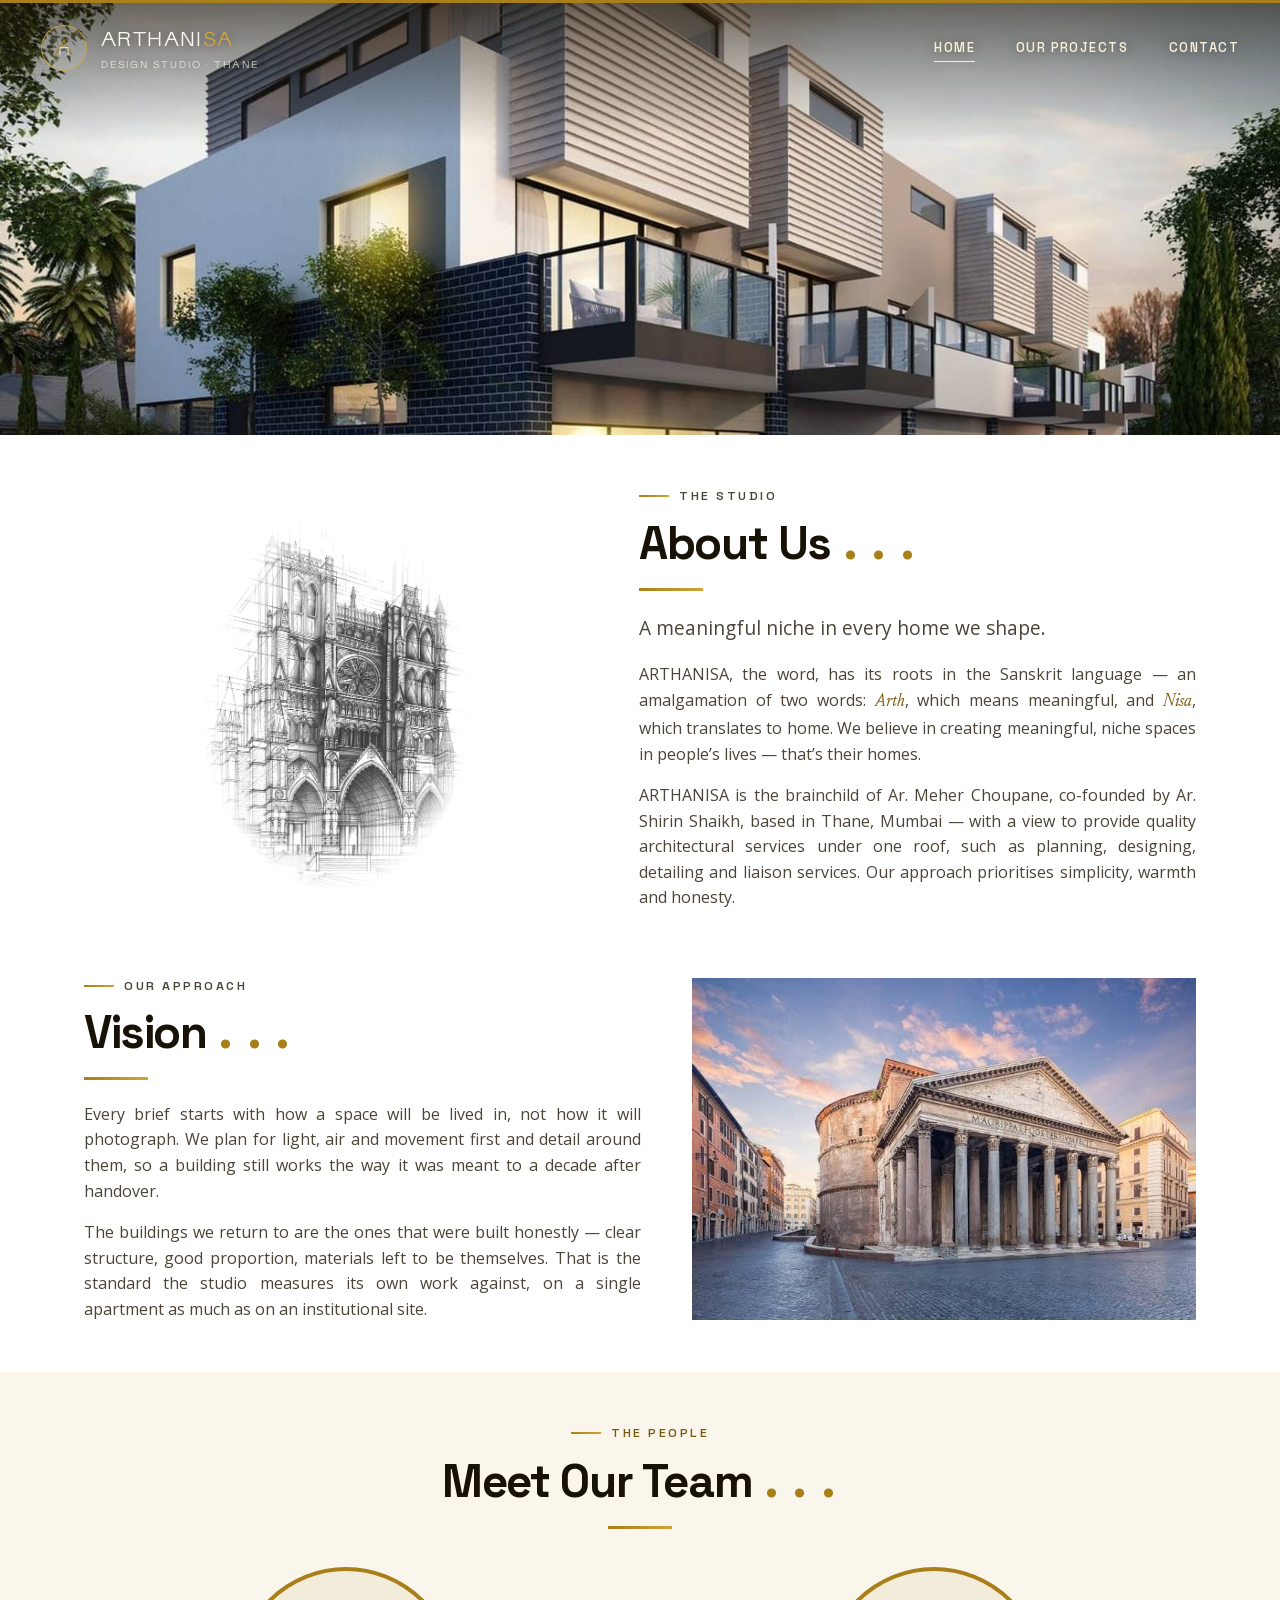
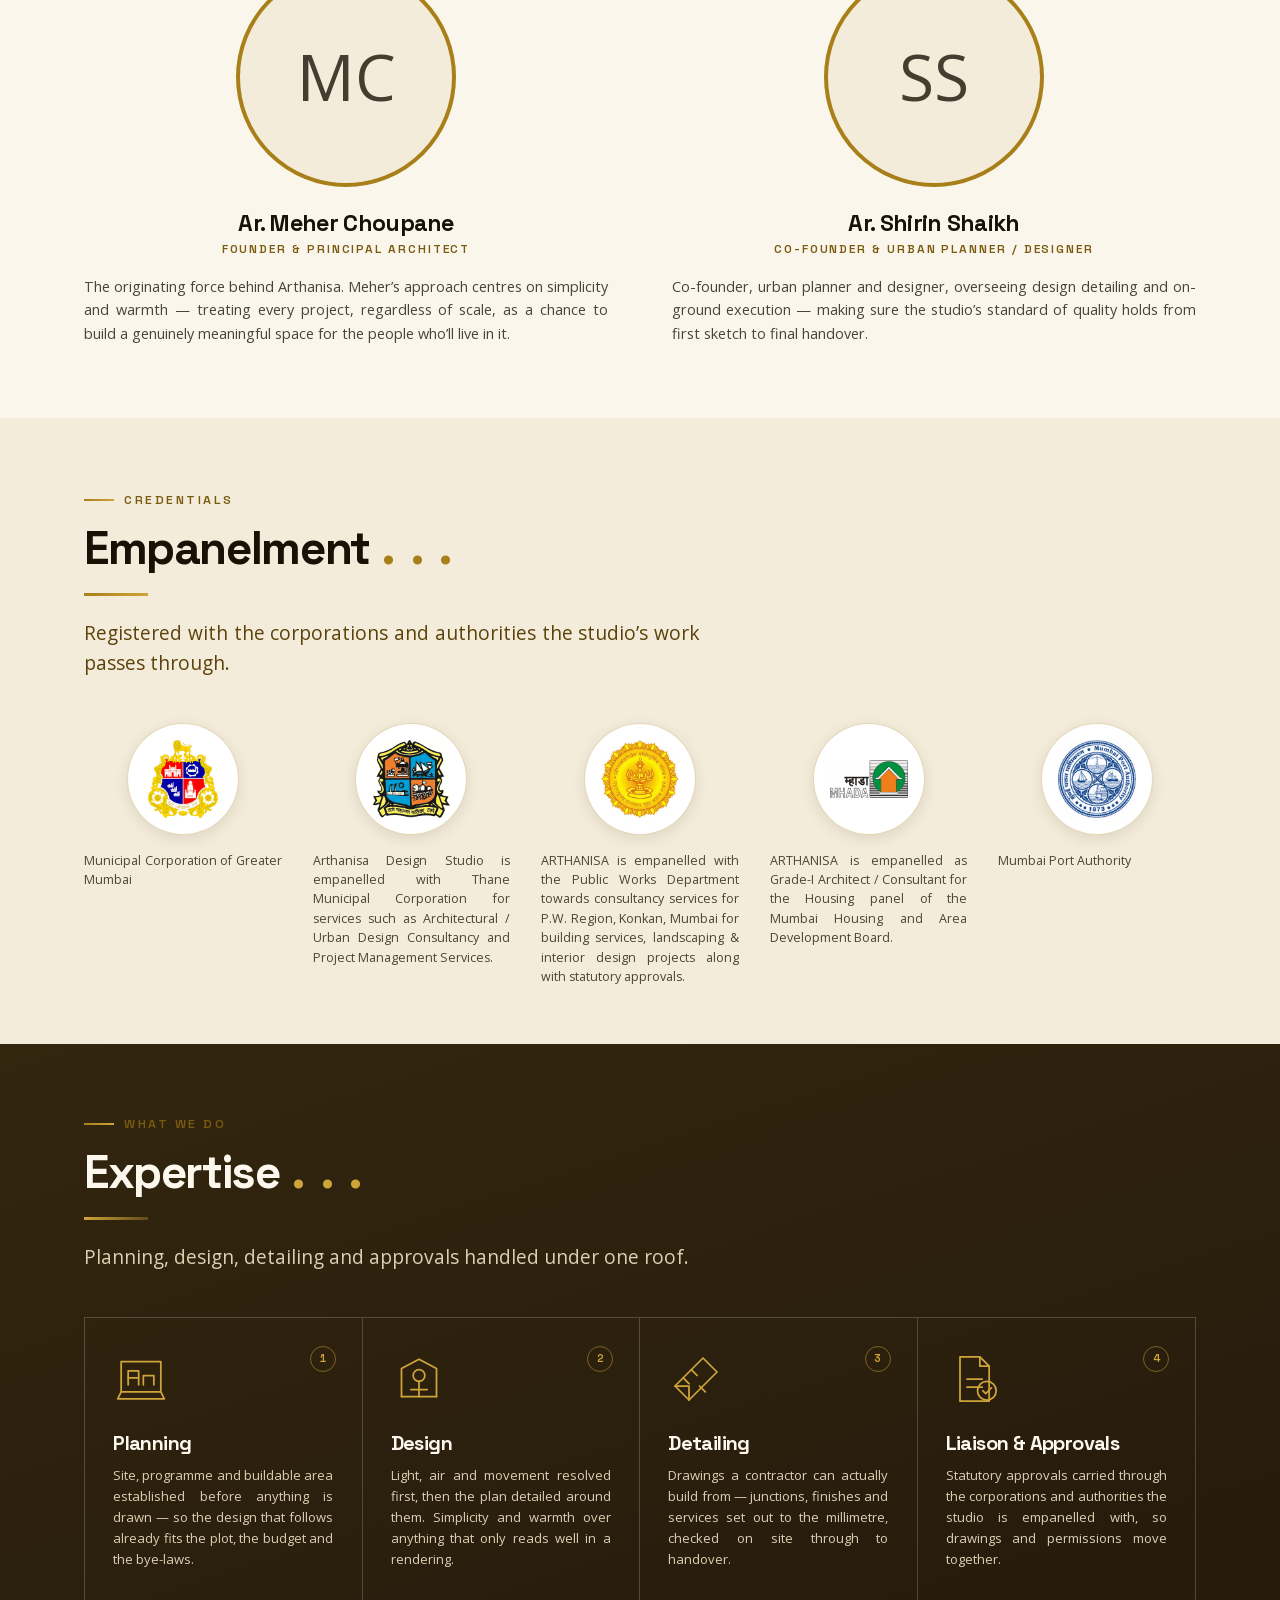
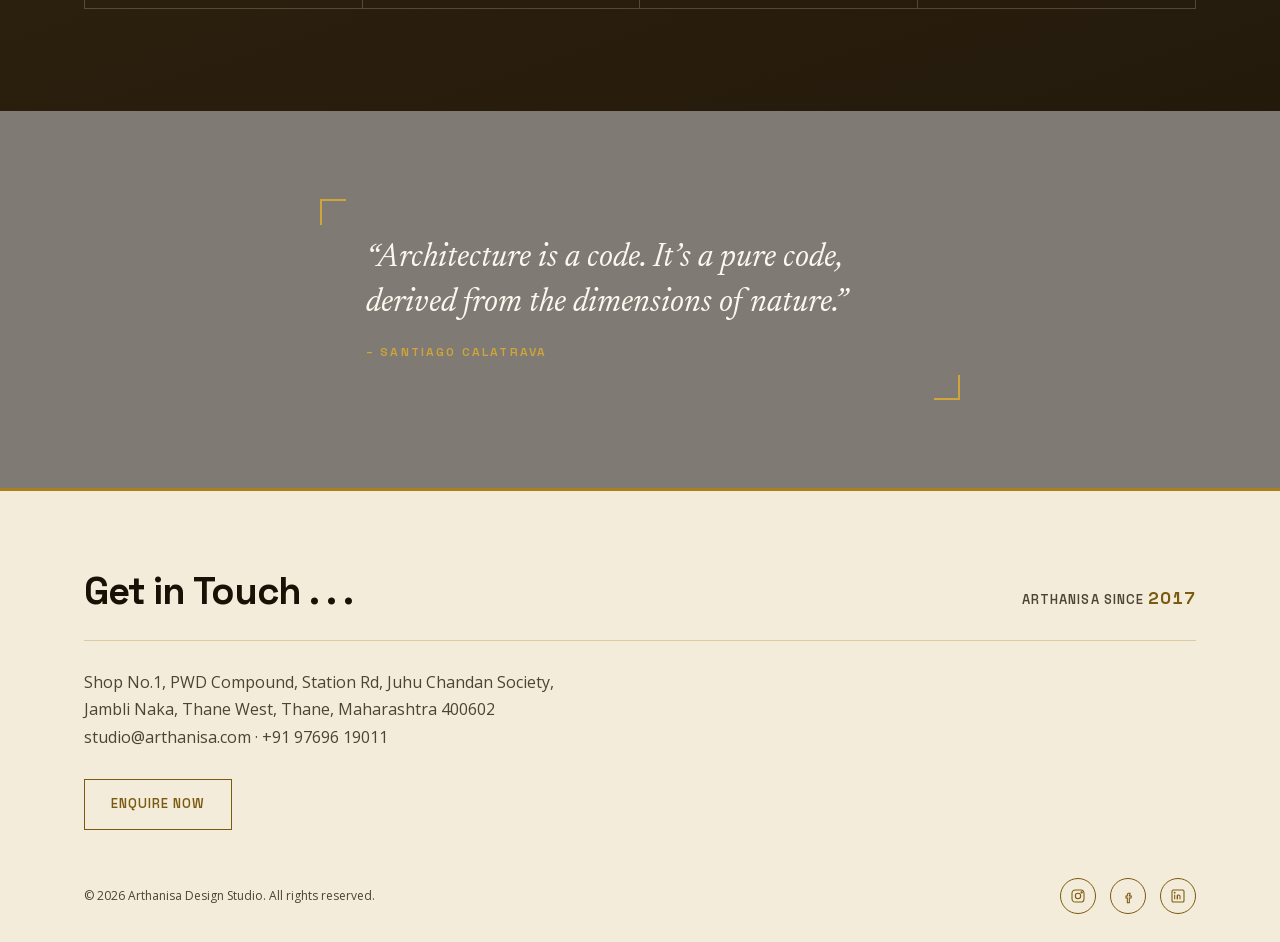
==== commit 8a147b6d: "Add files via upload" ====
--- a/index.html
+++ b/index.html
@@ -27,7 +27,7 @@
 <link rel="preload" href="OpenSans-Regular.woff" as="font" type="font/woff" crossorigin>
 <link rel="preload" href="Absans-Logo.woff" as="font" type="font/woff" crossorigin>
 <link rel="preload" href="NewsreaderText-Italic.woff" as="font" type="font/woff" crossorigin>
-<link rel="stylesheet" href="style.css?v=32">
+<link rel="stylesheet" href="style.css?v=36">
 </head>
 <body class="home">
 
@@ -95,6 +95,7 @@
              alt="Architectural line-art sketch of a Gothic cathedral facade" loading="lazy">
       </div>
       <div class="feature-band__body">
+        <p class="eyebrow">The studio</p>
         <h2 class="band-title">About Us <span class="dots">. . .</span></h2>
         <p class="band-lead">A meaningful niche in every home we shape.</p>
         <p>ARTHANISA, the word, has its roots in the Sanskrit language — an amalgamation of two words: <em>Arth</em>, which means meaningful, and <em>Nisa</em>, which translates to home. We believe in creating meaningful, niche spaces in people&rsquo;s lives — that&rsquo;s their homes.</p>
@@ -115,6 +116,7 @@
              alt="The Pantheon in Rome at dawn, its portico and rotunda seen from the piazza" loading="lazy">
       </div>
       <div class="feature-band__body">
+        <p class="eyebrow">Our approach</p>
         <h2 class="band-title">Vision <span class="dots">. . .</span></h2>
         <p>Every brief starts with how a space will be lived in, not how it will photograph. We plan for light, air and movement first and detail around them, so a building still works the way it was meant to a decade after handover.</p>
         <p>The buildings we return to are the ones that were built honestly — clear structure, good proportion, materials left to be themselves. That is the standard the studio measures its own work against, on a single apartment as much as on an institutional site.</p>
@@ -129,8 +131,8 @@
      .founder-photo. The CSS already handles the crop. -->
 <section class="section section--team">
   <div class="wrap">
+    <p class="eyebrow">The people</p>
     <h2 class="band-title team-title">Meet Our Team <span class="dots">. . .</span></h2>
-    <span class="title-rule" aria-hidden="true"></span>
 
     <div class="founders">
       <div class="founder">
@@ -154,7 +156,9 @@
      the same place relative to its caption on every device. -->
 <section class="section section--tight section--empanelment">
   <div class="wrap">
-    <h2>Empanelment</h2>
+    <p class="eyebrow">Credentials</p>
+    <h2 class="band-title">Empanelment <span class="dots">. . .</span></h2>
+    <p class="band-lead">Registered with the corporations and authorities the studio&rsquo;s work passes through.</p>
     <div class="empanelment-grid">
       <div class="empanelment-item">
         <span class="empanelment-badge"><img src="logo-mcgm.png" width="214" height="240" alt="Municipal Corporation of Greater Mumbai logo" loading="lazy"></span>
@@ -185,6 +189,7 @@
      titles and copy when the client supplies the final services list. -->
 <section class="section section--expertise">
   <div class="wrap">
+    <p class="eyebrow">What we do</p>
     <h2 class="band-title">Expertise <span class="dots">. . .</span></h2>
     <p class="band-lead">Planning, design, detailing and approvals handled under one roof.</p>
 
@@ -331,6 +336,6 @@
 }
 </script>
 
-<script src="script.js?v=25"></script>
+<script src="script.js?v=33"></script>
 </body>
 </html>
--- a/style.css
+++ b/style.css
@@ -217,14 +217,14 @@
 
 .eyebrow{
   display:flex; align-items:center; gap:10px;
-  font-size:12px; letter-spacing:.22em; text-transform:uppercase;
+  font-size:12.5px; letter-spacing:.2em; text-transform:uppercase;
   color:var(--gold-deep);
-  margin:0 0 16px;
+  margin:0 0 14px;
   text-align:left; hyphens:manual;
 }
 .eyebrow::before{
-  content:""; width:26px; height:2px; flex:none;
-  background:var(--gold-mid);
+  content:""; width:30px; height:2px; flex:none;
+  background:linear-gradient(90deg, var(--gold-mid), var(--gold));
 }
 
 .lede{
@@ -499,9 +499,33 @@
 .band-title{
   font-size:clamp(30px,3.9vw,46px);
   color:var(--ink);
-  margin-bottom:10px;
+  margin-bottom:clamp(16px,1.8vw,22px);
 }
 .band-title .dots{ color:var(--gold-mid); letter-spacing:.06em; margin-left:2px; }
+
+/* Every section heading closes on a short brass bar. It's the one mark
+   that ties About, Vision, Team, Empanelment, Expertise, the page heroes
+   and the two call-to-action bands into a single system — before this,
+   Empanelment was a bare <h2> with nothing on it at all. */
+.band-title::after,
+.page-hero h1::after,
+.enquiry-band h2::after,
+.cta-band h2::after{
+  content:"";
+  display:block;
+  width:clamp(46px,5vw,70px);
+  height:3px;
+  margin-top:clamp(13px,1.5vw,19px);
+  background:linear-gradient(90deg, var(--gold-mid), var(--gold));
+}
+/* centred sections centre their bar too */
+.team-title::after,
+.cta-band h2::after{ margin-left:auto; margin-right:auto; }
+/* on the dark grounds the bright gold leads instead */
+.section--expertise .band-title::after,
+.cta-band h2::after{
+  background:linear-gradient(90deg, var(--gold), rgba(207,164,58,.3));
+}
 .band-lead{
   color:var(--gold-darkest);
   font-size:clamp(17px,1.5vw,20px);
@@ -574,12 +598,10 @@
 /* ---------- 7. team ---------- */
 .section--team{ background:var(--wash-1); padding-top:clamp(34px,4vw,58px);
   padding-bottom:clamp(38px,4.6vw,66px); }
-.team-title{ text-align:center; margin-bottom:0; }
-.title-rule{
-  display:block; width:clamp(90px,9vw,130px); height:2px;
-  background:var(--gold-mid);
-  margin:16px auto clamp(22px,2.7vw,36px);
-}
+.team-title{ text-align:center; margin-bottom:clamp(26px,3vw,42px); }
+.section--team .eyebrow{ justify-content:center; }
+/* .title-rule was a separate <span> doing what .band-title::after now
+   does for every heading — removed from the markup too. */
 .founders{
   display:grid; grid-template-columns:repeat(2,minmax(0,1fr));
   gap:clamp(32px,5vw,64px);
@@ -618,10 +640,8 @@
    three fixed steps, so a logo is the same size on a phone as on a
    laptop and never moves relative to its caption. */
 .section--empanelment{ background:var(--wash-2); }
-.section--empanelment h2{
-  font-size:clamp(27px,3.4vw,40px);
-  max-width:20ch;
-}
+.section--empanelment .band-title{ max-width:22ch; }
+.section--empanelment .band-lead{ margin-bottom:0; }
 .empanelment-grid{
   display:grid;
   grid-template-columns:repeat(5,minmax(0,1fr));
@@ -792,7 +812,7 @@
 .filter-btn.is-active{ background:var(--gold-deep); border-color:var(--gold-deep); color:var(--white); }
 
 .project-feature{
-  display:grid; grid-template-columns:1.15fr 1fr;
+  display:grid; grid-template-columns:minmax(0,1fr) minmax(0,1.15fr);
   gap:clamp(24px,3.4vw,48px);
   align-items:center;
   padding:clamp(20px,2.6vw,32px);
@@ -811,6 +831,8 @@
 .project-feature.is-hidden{ display:none; }
 
 .pf-media{
+  order:2;                 /* images right — markup now has the copy first,
+                              so this only matters if the CSS is stale */
   display:grid; grid-template-columns:1fr 1fr; grid-template-rows:1fr 1fr;
   gap:8px; aspect-ratio:16/11;
 }
@@ -828,10 +850,11 @@
   content:""; position:absolute; inset:14px;
   border:1px solid var(--line); pointer-events:none;
 }
+.pf-meta{ order:1; }      /* copy left */
 .pf-meta h3{ font-size:clamp(20px,2.1vw,26px); margin:6px 0 0; }
 .pf-meta .tag{ display:block; margin-bottom:6px; }
 .pf-specs{
-  display:grid; grid-template-columns:1fr 1fr; gap:16px 24px;
+  display:grid; grid-template-columns:minmax(0,1fr) minmax(0,1fr); gap:16px 24px;
   margin:20px 0; padding:18px 0;
   border-top:1px solid var(--line); border-bottom:1px solid var(--line);
 }
@@ -856,7 +879,7 @@
 
 @media (max-width:780px){
   .project-feature{ grid-template-columns:1fr; }
-  .pf-media{ order:-1; }
+  .pf-media{ order:-1; }   /* stacked: photo first, copy under it */
 }
 
 /* ---------- 12. contact ---------- */
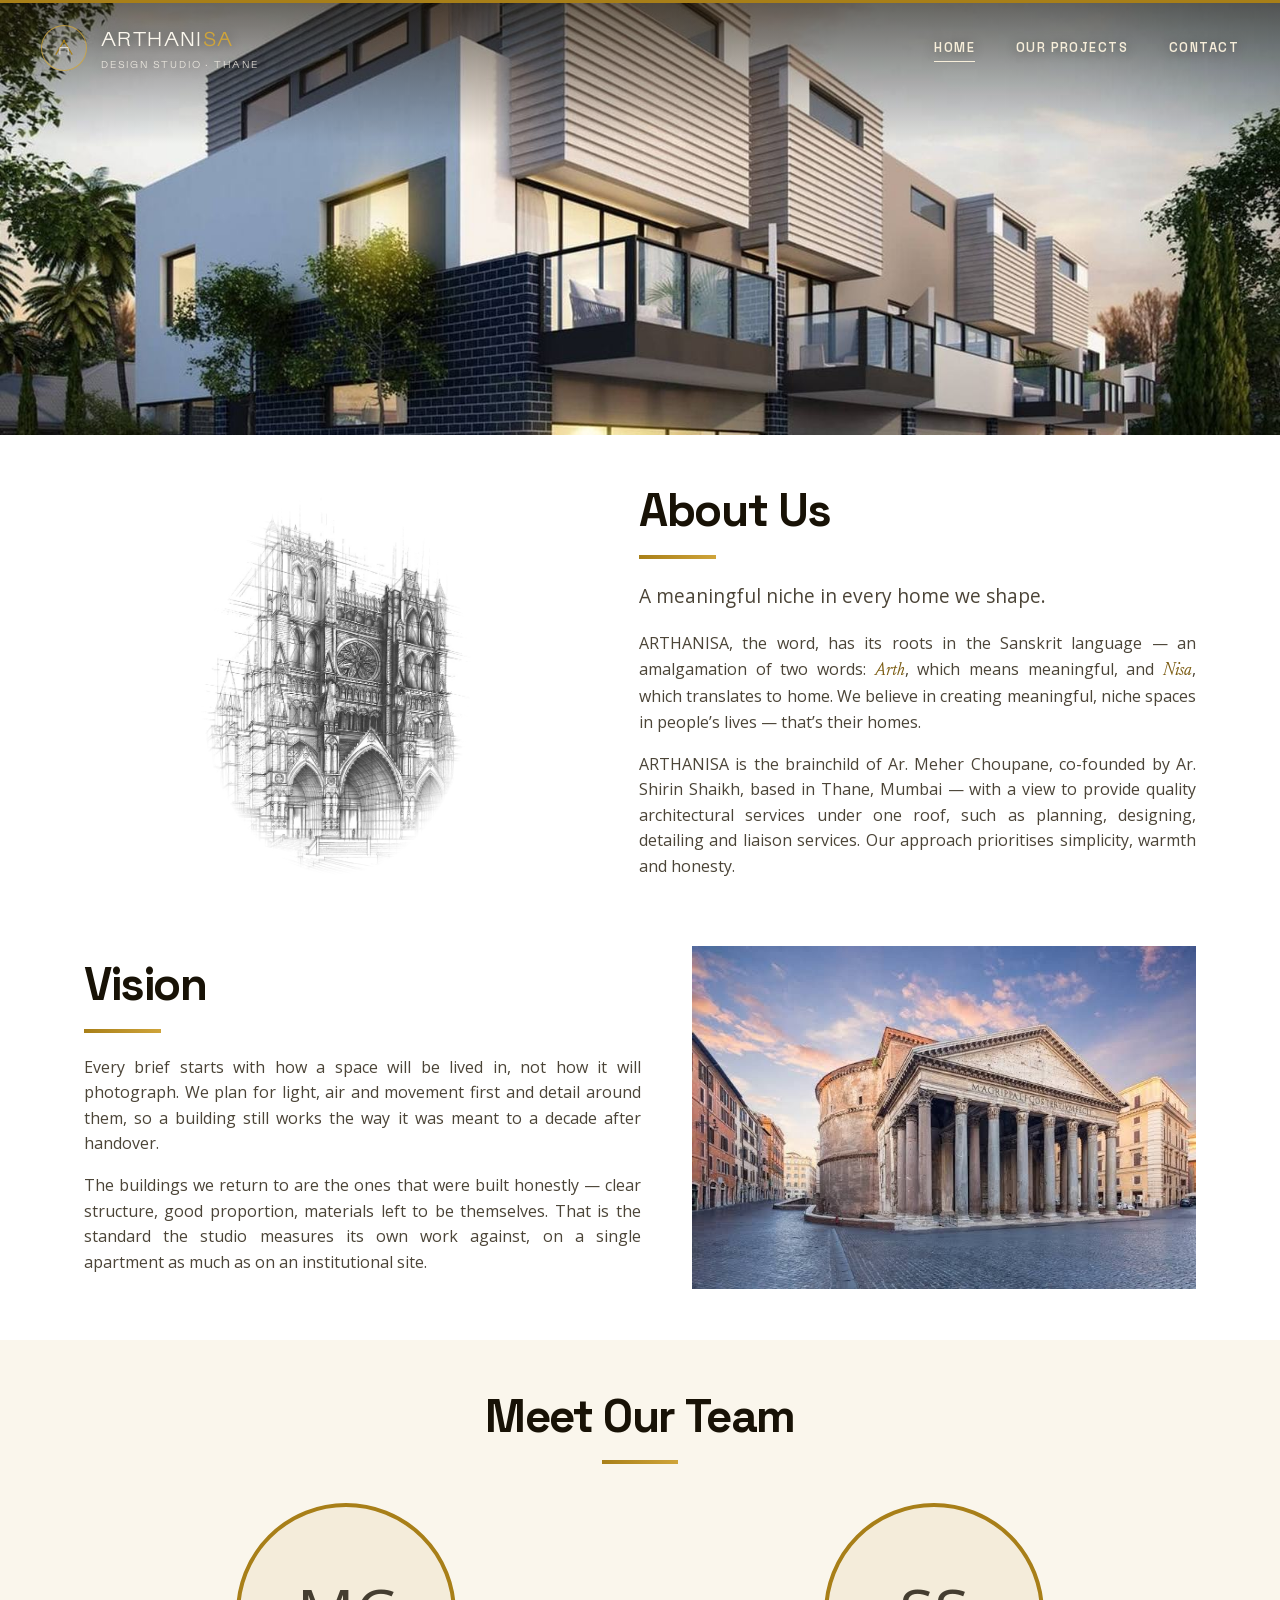
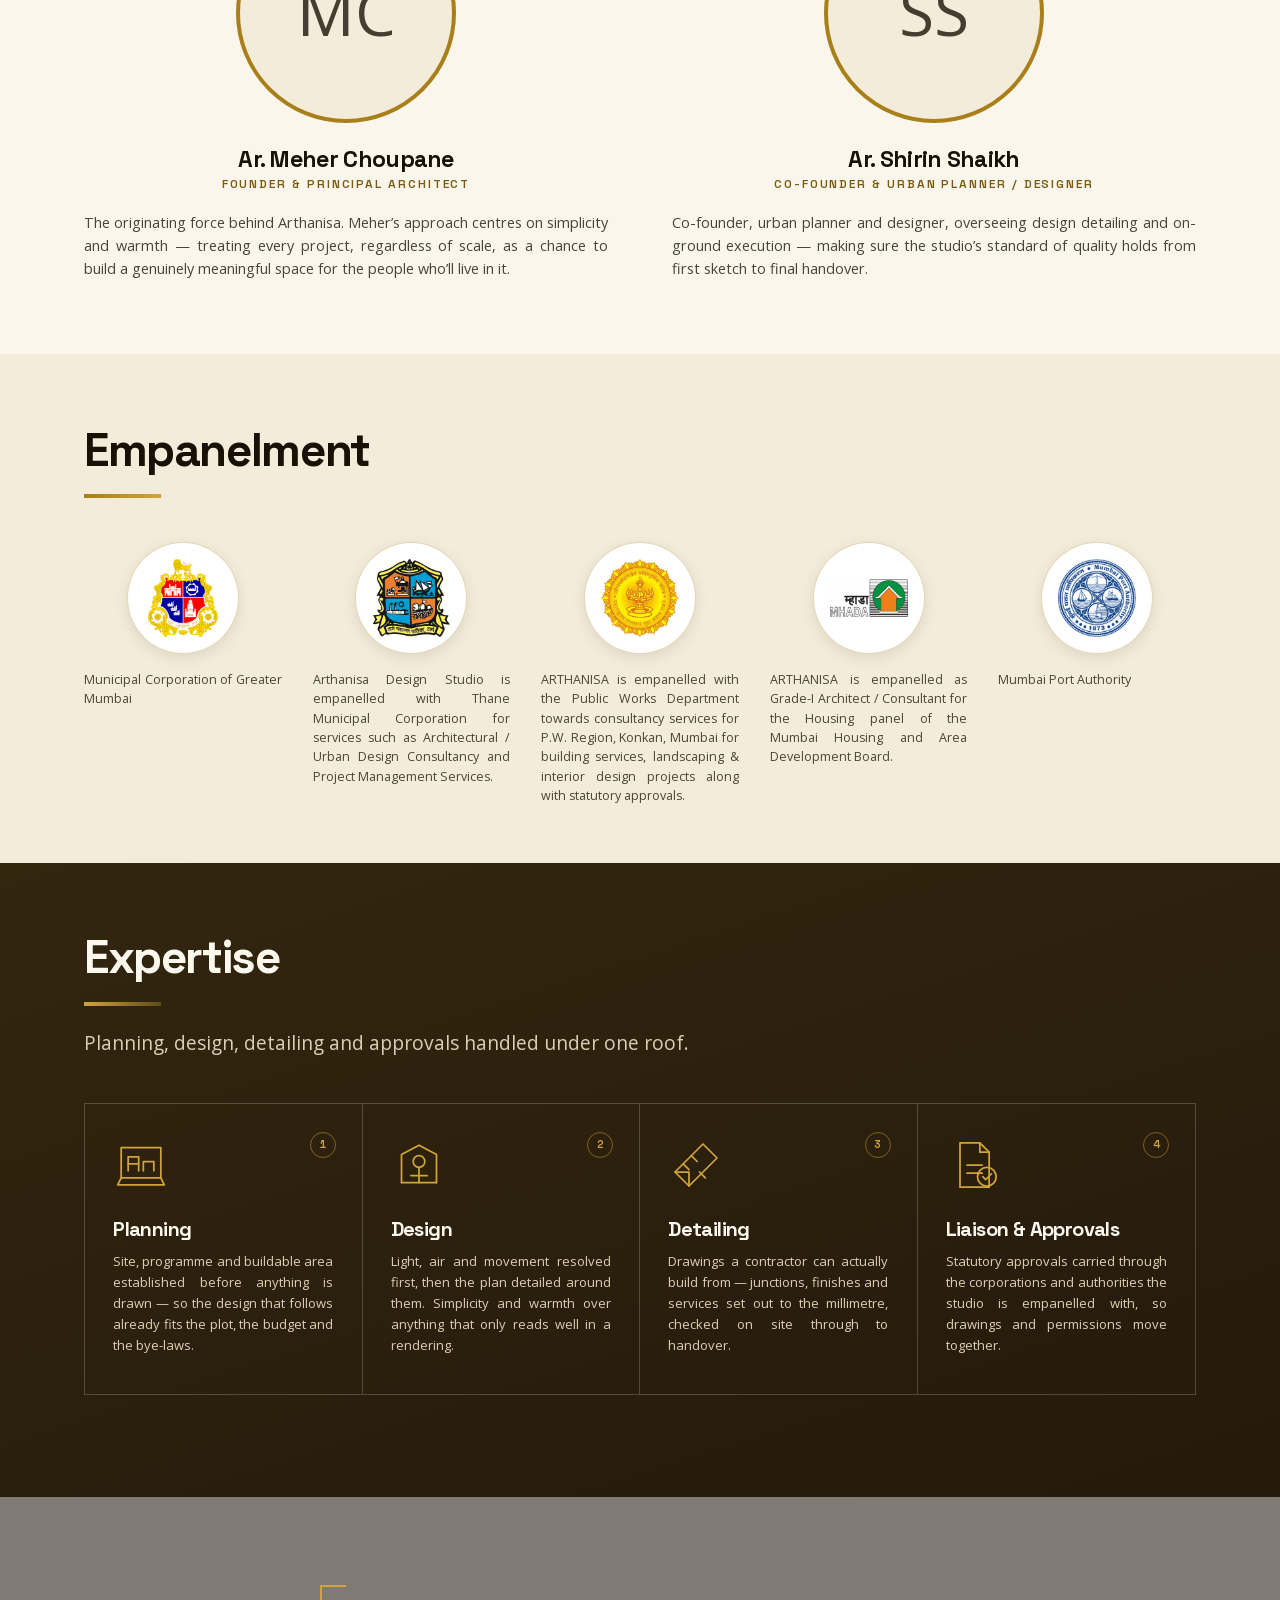
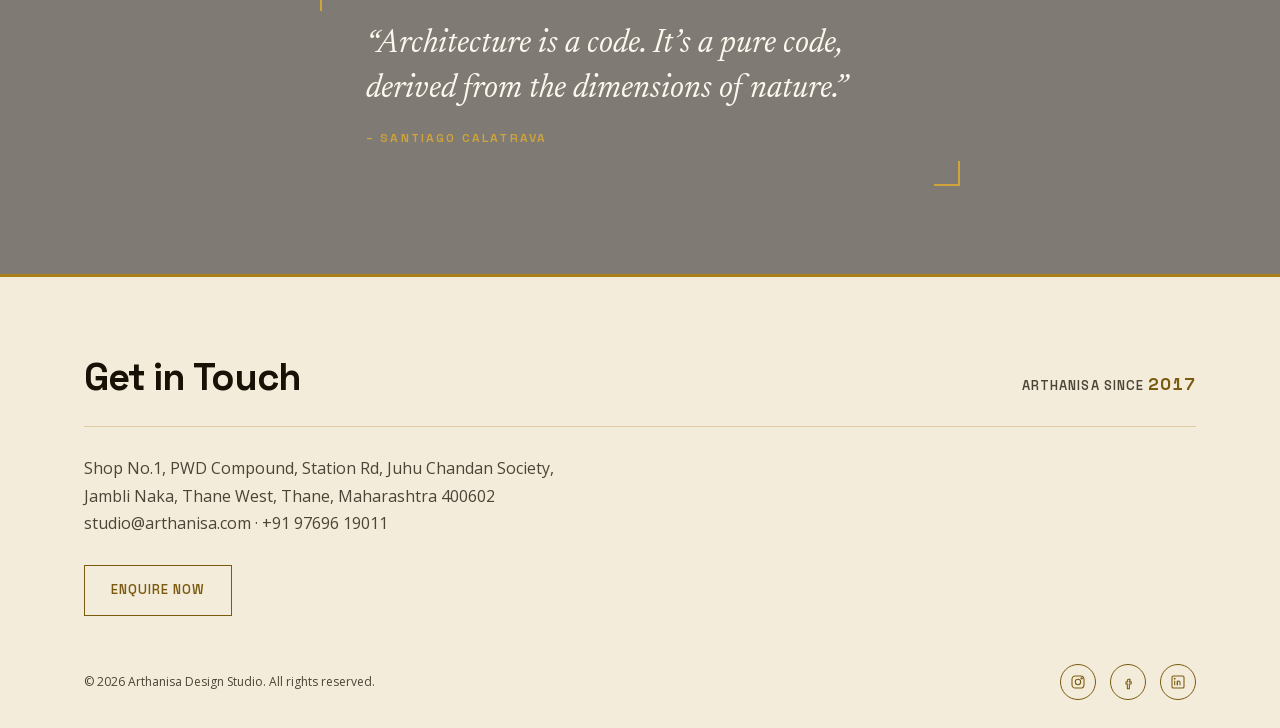
==== commit 412e60b8: "Add files via upload" ====
--- a/index.html
+++ b/index.html
@@ -27,7 +27,8 @@
 <link rel="preload" href="OpenSans-Regular.woff" as="font" type="font/woff" crossorigin>
 <link rel="preload" href="Absans-Logo.woff" as="font" type="font/woff" crossorigin>
 <link rel="preload" href="NewsreaderText-Italic.woff" as="font" type="font/woff" crossorigin>
-<link rel="stylesheet" href="style.css?v=36">
+<script>document.documentElement.classList.add('js');</script>
+<link rel="stylesheet" href="style.css?v=37">
 </head>
 <body class="home">
 
@@ -95,8 +96,7 @@
              alt="Architectural line-art sketch of a Gothic cathedral facade" loading="lazy">
       </div>
       <div class="feature-band__body">
-        <p class="eyebrow">The studio</p>
-        <h2 class="band-title">About Us <span class="dots">. . .</span></h2>
+        <h2 class="band-title">About Us</h2>
         <p class="band-lead">A meaningful niche in every home we shape.</p>
         <p>ARTHANISA, the word, has its roots in the Sanskrit language — an amalgamation of two words: <em>Arth</em>, which means meaningful, and <em>Nisa</em>, which translates to home. We believe in creating meaningful, niche spaces in people&rsquo;s lives — that&rsquo;s their homes.</p>
         <p>ARTHANISA is the brainchild of Ar. Meher Choupane, co-founded by Ar. Shirin Shaikh, based in Thane, Mumbai — with a view to provide quality architectural services under one roof, such as planning, designing, detailing and liaison services. Our approach prioritises simplicity, warmth and honesty.</p>
@@ -116,8 +116,7 @@
              alt="The Pantheon in Rome at dawn, its portico and rotunda seen from the piazza" loading="lazy">
       </div>
       <div class="feature-band__body">
-        <p class="eyebrow">Our approach</p>
-        <h2 class="band-title">Vision <span class="dots">. . .</span></h2>
+        <h2 class="band-title">Vision</h2>
         <p>Every brief starts with how a space will be lived in, not how it will photograph. We plan for light, air and movement first and detail around them, so a building still works the way it was meant to a decade after handover.</p>
         <p>The buildings we return to are the ones that were built honestly — clear structure, good proportion, materials left to be themselves. That is the standard the studio measures its own work against, on a single apartment as much as on an institutional site.</p>
       </div>
@@ -131,8 +130,7 @@
      .founder-photo. The CSS already handles the crop. -->
 <section class="section section--team">
   <div class="wrap">
-    <p class="eyebrow">The people</p>
-    <h2 class="band-title team-title">Meet Our Team <span class="dots">. . .</span></h2>
+    <h2 class="band-title team-title">Meet Our Team</h2>
 
     <div class="founders">
       <div class="founder">
@@ -156,9 +154,7 @@
      the same place relative to its caption on every device. -->
 <section class="section section--tight section--empanelment">
   <div class="wrap">
-    <p class="eyebrow">Credentials</p>
-    <h2 class="band-title">Empanelment <span class="dots">. . .</span></h2>
-    <p class="band-lead">Registered with the corporations and authorities the studio&rsquo;s work passes through.</p>
+    <h2 class="band-title">Empanelment</h2>
     <div class="empanelment-grid">
       <div class="empanelment-item">
         <span class="empanelment-badge"><img src="logo-mcgm.png" width="214" height="240" alt="Municipal Corporation of Greater Mumbai logo" loading="lazy"></span>
@@ -189,8 +185,7 @@
      titles and copy when the client supplies the final services list. -->
 <section class="section section--expertise">
   <div class="wrap">
-    <p class="eyebrow">What we do</p>
-    <h2 class="band-title">Expertise <span class="dots">. . .</span></h2>
+    <h2 class="band-title">Expertise</h2>
     <p class="band-lead">Planning, design, detailing and approvals handled under one roof.</p>
 
     <div class="expertise-grid">
@@ -273,7 +268,7 @@
 <footer class="home-footer">
   <div class="wrap">
     <div class="footer-head">
-      <h2>Get in Touch . . .</h2>
+      <h2>Get in Touch</h2>
       <div class="since">Arthanisa since <b>2017</b></div>
     </div>
     <address>
@@ -336,6 +331,6 @@
 }
 </script>
 
-<script src="script.js?v=33"></script>
+<script src="script.js?v=37"></script>
 </body>
 </html>
--- a/style.css
+++ b/style.css
@@ -501,23 +501,33 @@
   color:var(--ink);
   margin-bottom:clamp(16px,1.8vw,22px);
 }
-.band-title .dots{ color:var(--gold-mid); letter-spacing:.06em; margin-left:2px; }
-
-/* Every section heading closes on a short brass bar. It's the one mark
-   that ties About, Vision, Team, Empanelment, Expertise, the page heroes
-   and the two call-to-action bands into a single system — before this,
-   Empanelment was a bare <h2> with nothing on it at all. */
+/* Every section heading closes on a brass bar — the one mark tying
+   About, Vision, Team, Empanelment, Expertise, the page heroes and the
+   two call-to-action bands together. No extra words, no dots.
+
+   The bar draws itself out from nothing when the heading scrolls into
+   view. The width:0 start is scoped to html.js (set by a one-line
+   script in <head>) so with JavaScript off the bars are simply there at
+   full width rather than invisible. */
 .band-title::after,
 .page-hero h1::after,
 .enquiry-band h2::after,
 .cta-band h2::after{
   content:"";
   display:block;
-  width:clamp(46px,5vw,70px);
-  height:3px;
+  width:clamp(56px,6vw,88px);
+  height:4px;
   margin-top:clamp(13px,1.5vw,19px);
   background:linear-gradient(90deg, var(--gold-mid), var(--gold));
 }
+html.js .band-title::after,
+html.js .page-hero h1::after,
+html.js .enquiry-band h2::after,
+html.js .cta-band h2::after{
+  width:0;
+  transition:width .75s var(--ease);
+}
+html.js .heading-in::after{ width:clamp(56px,6vw,88px); }
 /* centred sections centre their bar too */
 .team-title::after,
 .cta-band h2::after{ margin-left:auto; margin-right:auto; }
@@ -684,7 +694,6 @@
   padding-top:clamp(40px,5.5vw,76px);
 }
 .section--expertise .band-title{ color:var(--on-dark); }
-.section--expertise .band-title .dots{ color:var(--gold); }
 .section--expertise .band-lead{ color:var(--on-dark-mute); }
 
 .expertise-grid{
@@ -1134,4 +1143,8 @@
     scroll-behavior:auto !important;
   }
   .quote-band{ background-attachment:scroll; }
-}
+  html.js .band-title::after,
+  html.js .page-hero h1::after,
+  html.js .enquiry-band h2::after,
+  html.js .cta-band h2::after{ width:clamp(56px,6vw,88px); transition:none; }
+}
